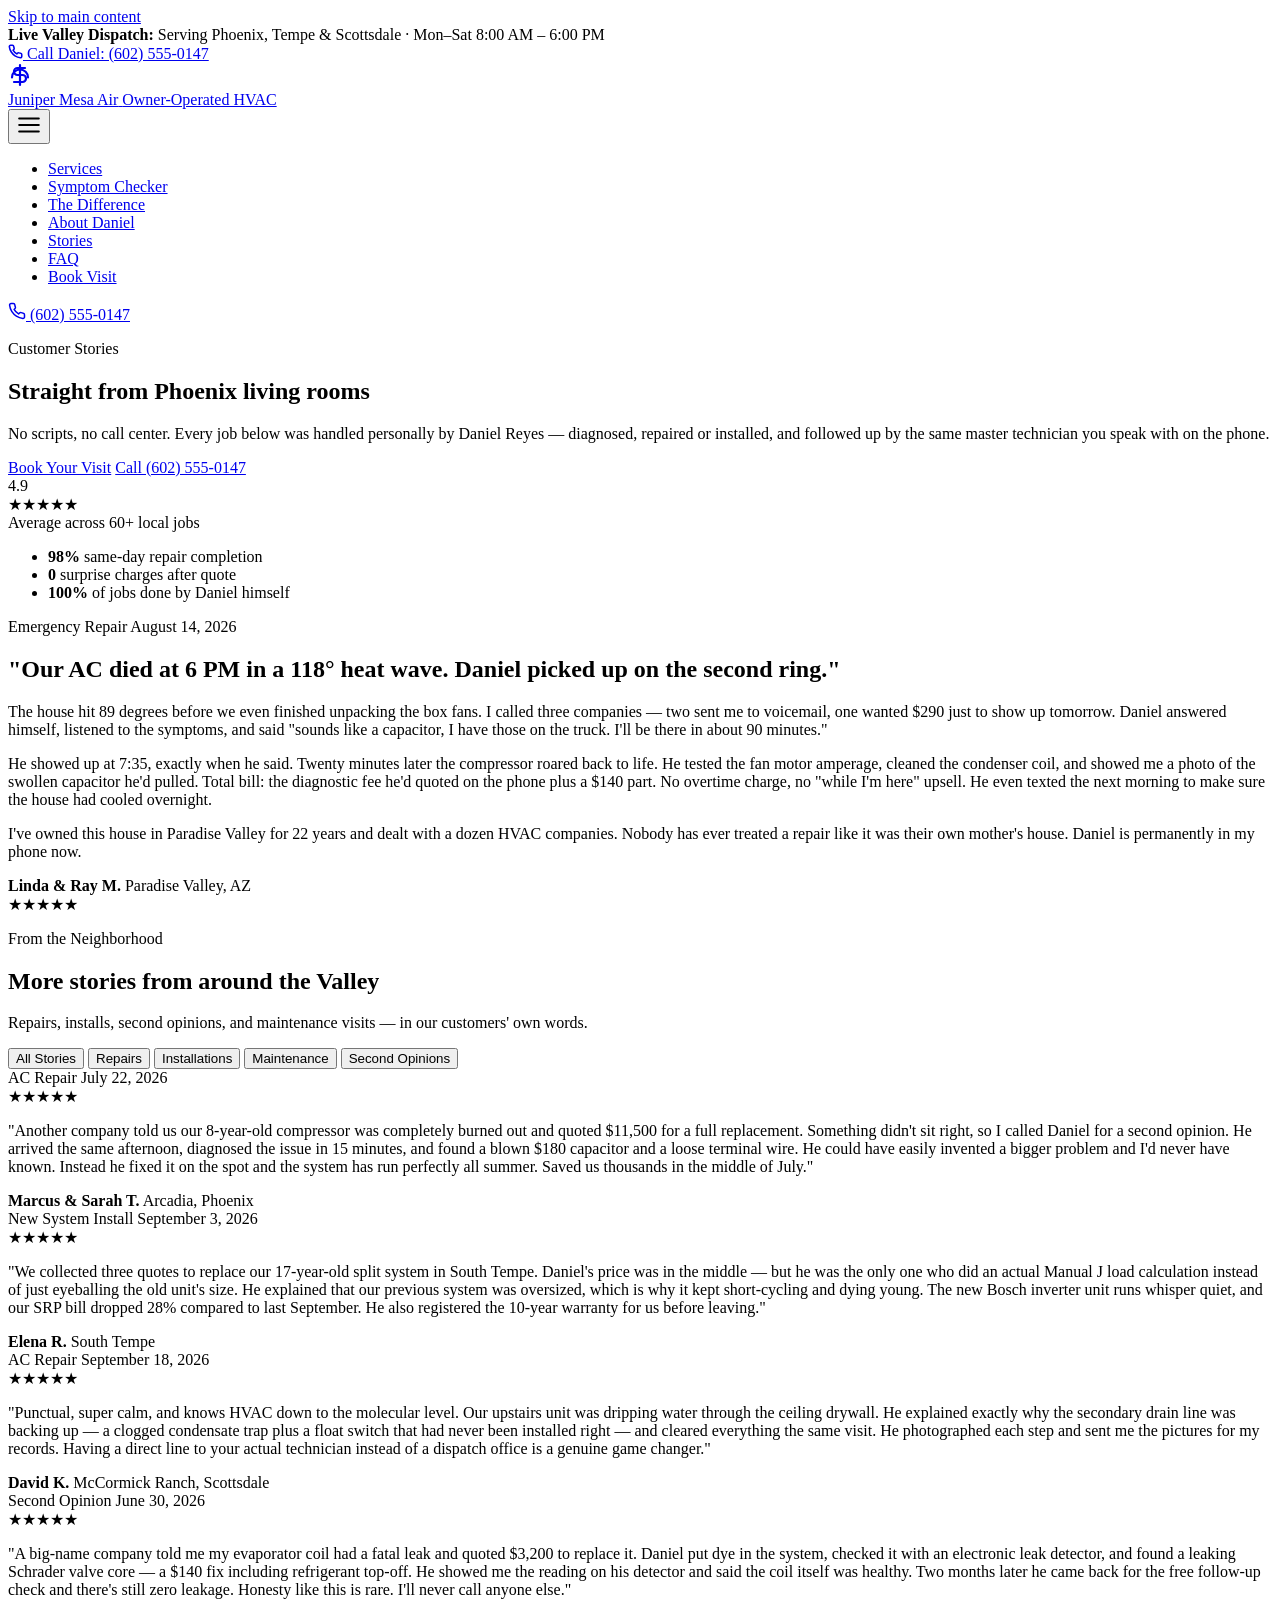
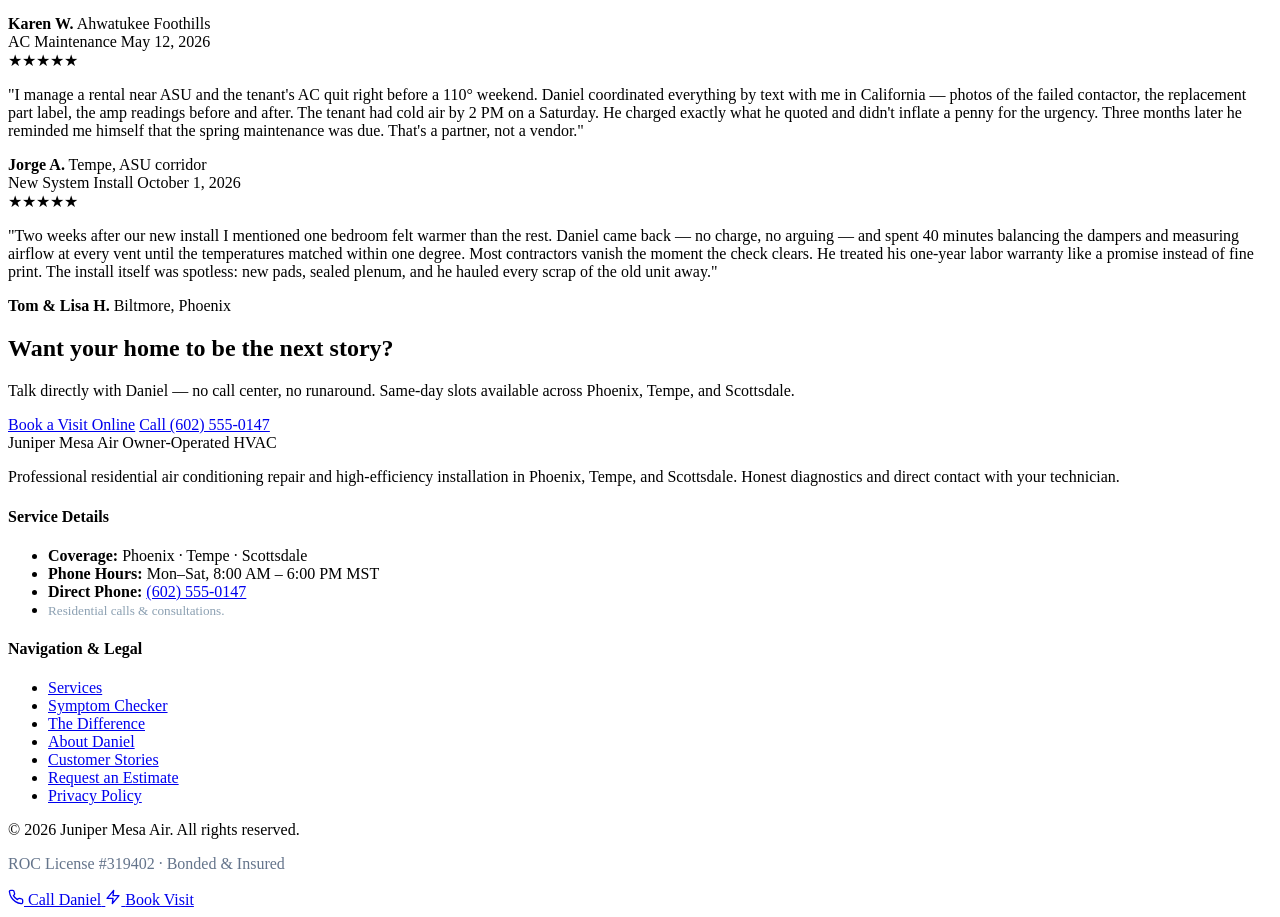
==== reviews.html @ a046d6db "Update reviews.html" ====
<!DOCTYPE html>
<html lang="en-US">
<head>
  <meta charset="UTF-8">
  <meta name="viewport" content="width=device-width, initial-scale=1.0">
  <title>Customer Stories &amp; Reviews | Juniper Mesa Air — Phoenix, AZ</title>
  <meta name="description" content="Real feedback from homeowners across Phoenix, Tempe, and Scottsdale about master technician Daniel Reyes — honest AC diagnostics, same-day repairs, and high-efficiency installations.">
  <link rel="stylesheet" href="assets/styles.css">
</head>
<body>
  <!-- Accessibility Skip Link -->
  <a href="#mainContent" class="skip-link">Skip to main content</a>

  <!-- Top Announcement Bar -->
  <aside class="top-bar" aria-label="Current Dispatch Status">
    <div class="container top-bar-content">
      <div class="top-bar-notice">
        <span class="pulse-dot" aria-hidden="true"></span>
        <span><strong>Live Valley Dispatch:</strong> Serving Phoenix, Tempe &amp; Scottsdale &middot; Mon–Sat 8:00 AM – 6:00 PM</span>
      </div>
      <a href="tel:6025550147" class="top-bar-phone" aria-label="Direct Phone (602) 555-0147">
        <svg width="15" height="15" viewBox="0 0 24 24" fill="none" stroke="currentColor" stroke-width="2.5" stroke-linecap="round" stroke-linejoin="round" aria-hidden="true"><path d="M22 16.92v3a2 2 0 0 1-2.18 2 19.79 19.79 0 0 1-8.63-3.07 19.5 19.5 0 0 1-6-6 19.79 19.79 0 0 1-3.07-8.67A2 2 0 0 1 4.11 2h3a2 2 0 0 1 2 1.72 12.84 12.84 0 0 0 .7 2.81 2 2 0 0 1-.45 2.11L8.09 9.91a16 16 0 0 0 6 6l1.27-1.27a2 2 0 0 1 2.11-.45 12.84 12.84 0 0 0 2.81.7A2 2 0 0 1 22 16.92z"></path></svg>
        <span>Call Daniel: (602) 555-0147</span>
      </a>
    </div>
  </aside>

  <!-- Site Header -->
  <header class="site-header">
    <div class="container nav-wrapper">
      <a href="index.html" class="brand" aria-label="Juniper Mesa Air home">
        <div class="brand-icon-box" aria-hidden="true">
          <svg width="24" height="24" viewBox="0 0 24 24" fill="none" stroke="currentColor" stroke-width="2.2" stroke-linecap="round" stroke-linejoin="round"><path d="M12 2v20M17 5H9.5a3.5 3.5 0 0 0 0 7h5a3.5 3.5 0 0 1 0 7H6"></path><path d="M4 14.5a8 8 0 0 1 16 0"></path></svg>
        </div>
        <div class="brand-text">
          <span class="brand-name">Juniper Mesa Air</span>
          <span class="brand-sub">Owner-Operated HVAC</span>
        </div>
      </a>

      <nav class="main-nav" aria-label="Main Navigation">
        <button class="nav-toggle" id="navToggle" aria-expanded="false" aria-controls="navLinks" aria-label="Toggle navigation menu">
          <svg width="26" height="26" viewBox="0 0 24 24" fill="none" stroke="currentColor" stroke-width="2" stroke-linecap="round" stroke-linejoin="round" aria-hidden="true"><line x1="3" y1="12" x2="21" y2="12"></line><line x1="3" y1="6" x2="21" y2="6"></line><line x1="3" y1="18" x2="21" y2="18"></line></svg>
        </button>

        <ul class="nav-links" id="navLinks">
          <li><a href="index.html#services" class="nav-link">Services</a></li>
          <li><a href="index.html#symptoms" class="nav-link">Symptom Checker</a></li>
          <li><a href="index.html#difference" class="nav-link">The Difference</a></li>
          <li><a href="index.html#about" class="nav-link">About Daniel</a></li>
          <li><a href="reviews.html" class="nav-link" aria-current="page">Stories</a></li>
          <li><a href="index.html#faq" class="nav-link">FAQ</a></li>
          <li><a href="index.html#estimate" class="btn btn-primary">Book Visit</a></li>
        </ul>

        <div class="header-cta-group">
          <a href="tel:6025550147" class="header-phone-link" aria-label="Call Daniel Direct">
            <svg width="18" height="18" viewBox="0 0 24 24" fill="none" stroke="currentColor" stroke-width="2" stroke-linecap="round" stroke-linejoin="round" aria-hidden="true"><path d="M22 16.92v3a2 2 0 0 1-2.18 2 19.79 19.79 0 0 1-8.63-3.07 19.5 19.5 0 0 1-6-6 19.79 19.79 0 0 1-3.07-8.67A2 2 0 0 1 4.11 2h3a2 2 0 0 1 2 1.72 12.84 12.84 0 0 0 .7 2.81 2 2 0 0 1-.45 2.11L8.09 9.91a16 16 0 0 0 6 6l1.27-1.27a2 2 0 0 1 2.11-.45 12.84 12.84 0 0 0 2.81.7A2 2 0 0 1 22 16.92z"></path></svg>
            <span>(602) 555-0147</span>
          </a>
        </div>
      </nav>
    </div>
  </header>

  <main id="mainContent">
    <!-- Stories Page Hero -->
    <section class="stories-hero">
      <div class="container stories-hero-grid">
        <div class="stories-hero-text">
          <p class="section-eyebrow">Customer Stories</p>
          <h1 class="stories-hero-title">Straight from Phoenix living rooms</h1>
          <p class="stories-hero-sub">
            No scripts, no call center. Every job below was handled personally by Daniel Reyes —
            diagnosed, repaired or installed, and followed up by the same master technician you speak with on the phone.
          </p>
          <div class="stories-hero-actions">
            <a href="index.html#estimate" class="btn btn-primary">Book Your Visit</a>
            <a href="tel:6025550147" class="btn btn-outline">Call (602) 555-0147</a>
          </div>
        </div>

        <div class="stories-rating-card" aria-label="Customer rating summary">
          <div class="stories-rating-score">
            <span class="stories-rating-number">4.9</span>
            <div>
              <div class="review-stars" aria-label="4.9 out of 5 stars">★★★★★</div>
              <span class="stories-rating-label">Average across 60+ local jobs</span>
            </div>
          </div>
          <ul class="stories-rating-list">
            <li><strong>98%</strong> same-day repair completion</li>
            <li><strong>0</strong> surprise charges after quote</li>
            <li><strong>100%</strong> of jobs done by Daniel himself</li>
          </ul>
        </div>
      </div>
    </section>

    <!-- Featured Story -->
    <section class="section section-alt">
      <div class="container">
        <article class="story-featured">
          <div class="story-featured-meta">
            <span class="review-badge">Emergency Repair</span>
            <span class="story-date">August 14, 2026</span>
          </div>
          <h2 class="story-featured-title">"Our AC died at 6 PM in a 118° heat wave. Daniel picked up on the second ring."</h2>
          <div class="story-body">
            <p>
              The house hit 89 degrees before we even finished unpacking the box fans. I called three companies — two sent me to voicemail, one wanted $290 just to show up tomorrow. Daniel answered himself, listened to the symptoms, and said "sounds like a capacitor, I have those on the truck. I'll be there in about 90 minutes."
            </p>
            <p>
              He showed up at 7:35, exactly when he said. Twenty minutes later the compressor roared back to life. He tested the fan motor amperage, cleaned the condenser coil, and showed me a photo of the swollen capacitor he'd pulled. Total bill: the diagnostic fee he'd quoted on the phone plus a $140 part. No overtime charge, no "while I'm here" upsell. He even texted the next morning to make sure the house had cooled overnight.
            </p>
            <p>
              I've owned this house in Paradise Valley for 22 years and dealt with a dozen HVAC companies. Nobody has ever treated a repair like it was their own mother's house. Daniel is permanently in my phone now.
            </p>
          </div>
          <div class="story-featured-footer">
            <div class="review-author-info">
              <strong>Linda &amp; Ray M.</strong>
              <span>Paradise Valley, AZ</span>
            </div>
            <div class="review-stars" aria-label="5 out of 5 stars">★★★★★</div>
          </div>
        </article>
      </div>
    </section>

    <!-- Story Index -->
    <section class="section" id="stories">
      <div class="container">
        <div class="section-header">
          <p class="section-eyebrow">From the Neighborhood</p>
          <h2 class="section-title">More stories from around the Valley</h2>
          <p class="section-subtitle">Repairs, installs, second opinions, and maintenance visits — in our customers' own words.</p>
        </div>

        <div class="stories-filter" role="group" aria-label="Filter stories by service type">
          <button type="button" class="filter-chip is-active" data-filter="all">All Stories</button>
          <button type="button" class="filter-chip" data-filter="repair">Repairs</button>
          <button type="button" class="filter-chip" data-filter="install">Installations</button>
          <button type="button" class="filter-chip" data-filter="maintenance">Maintenance</button>
          <button type="button" class="filter-chip" data-filter="opinion">Second Opinions</button>
        </div>

        <div class="stories-grid" id="storiesGrid">
          <article class="story-card" data-category="repair">
            <div class="story-card-top">
              <span class="review-badge">AC Repair</span>
              <span class="story-date">July 22, 2026</span>
            </div>
            <div class="review-stars" aria-label="5 out of 5 stars">★★★★★</div>
            <p class="story-text">
              "Another company told us our 8-year-old compressor was completely burned out and quoted $11,500 for a full replacement. Something didn't sit right, so I called Daniel for a second opinion. He arrived the same afternoon, diagnosed the issue in 15 minutes, and found a blown $180 capacitor and a loose terminal wire. He could have easily invented a bigger problem and I'd never have known. Instead he fixed it on the spot and the system has run perfectly all summer. Saved us thousands in the middle of July."
            </p>
            <div class="story-card-footer">
              <div class="review-author-info">
                <strong>Marcus &amp; Sarah T.</strong>
                <span>Arcadia, Phoenix</span>
              </div>
            </div>
          </article>

          <article class="story-card" data-category="install">
            <div class="story-card-top">
              <span class="review-badge">New System Install</span>
              <span class="story-date">September 3, 2026</span>
            </div>
            <div class="review-stars" aria-label="5 out of 5 stars">★★★★★</div>
            <p class="story-text">
              "We collected three quotes to replace our 17-year-old split system in South Tempe. Daniel's price was in the middle — but he was the only one who did an actual Manual J load calculation instead of just eyeballing the old unit's size. He explained that our previous system was oversized, which is why it kept short-cycling and dying young. The new Bosch inverter unit runs whisper quiet, and our SRP bill dropped 28% compared to last September. He also registered the 10-year warranty for us before leaving."
            </p>
            <div class="story-card-footer">
              <div class="review-author-info">
                <strong>Elena R.</strong>
                <span>South Tempe</span>
              </div>
            </div>
          </article>

          <article class="story-card" data-category="repair">
            <div class="story-card-top">
              <span class="review-badge">AC Repair</span>
              <span class="story-date">September 18, 2026</span>
            </div>
            <div class="review-stars" aria-label="5 out of 5 stars">★★★★★</div>
            <p class="story-text">
              "Punctual, super calm, and knows HVAC down to the molecular level. Our upstairs unit was dripping water through the ceiling drywall. He explained exactly why the secondary drain line was backing up — a clogged condensate trap plus a float switch that had never been installed right — and cleared everything the same visit. He photographed each step and sent me the pictures for my records. Having a direct line to your actual technician instead of a dispatch office is a genuine game changer."
            </p>
            <div class="story-card-footer">
              <div class="review-author-info">
                <strong>David K.</strong>
                <span>McCormick Ranch, Scottsdale</span>
              </div>
            </div>
          </article>

          <article class="story-card" data-category="opinion">
            <div class="story-card-top">
              <span class="review-badge">Second Opinion</span>
              <span class="story-date">June 30, 2026</span>
            </div>
            <div class="review-stars" aria-label="5 out of 5 stars">★★★★★</div>
            <p class="story-text">
              "A big-name company told me my evaporator coil had a fatal leak and quoted $3,200 to replace it. Daniel put dye in the system, checked it with an electronic leak detector, and found a leaking Schrader valve core — a $140 fix including refrigerant top-off. He showed me the reading on his detector and said the coil itself was healthy. Two months later he came back for the free follow-up check and there's still zero leakage. Honesty like this is rare. I'll never call anyone else."
            </p>
            <div class="story-card-footer">
              <div class="review-author-info">
                <strong>Karen W.</strong>
                <span>Ahwatukee Foothills</span>
              </div>
            </div>
          </article>

          <article class="story-card" data-category="maintenance">
            <div class="story-card-top">
              <span class="review-badge">AC Maintenance</span>
              <span class="story-date">May 12, 2026</span>
            </div>
            <div class="review-stars" aria-label="5 out of 5 stars">★★★★★</div>
            <p class="story-text">
              "I manage a rental near ASU and the tenant's AC quit right before a 110° weekend. Daniel coordinated everything by text with me in California — photos of the failed contactor, the replacement part label, the amp readings before and after. The tenant had cold air by 2 PM on a Saturday. He charged exactly what he quoted and didn't inflate a penny for the urgency. Three months later he reminded me himself that the spring maintenance was due. That's a partner, not a vendor."
            </p>
            <div class="story-card-footer">
              <div class="review-author-info">
                <strong>Jorge A.</strong>
                <span>Tempe, ASU corridor</span>
              </div>
            </div>
          </article>

          <article class="story-card" data-category="install">
            <div class="story-card-top">
              <span class="review-badge">New System Install</span>
              <span class="story-date">October 1, 2026</span>
            </div>
            <div class="review-stars" aria-label="5 out of 5 stars">★★★★★</div>
            <p class="story-text">
              "Two weeks after our new install I mentioned one bedroom felt warmer than the rest. Daniel came back — no charge, no arguing — and spent 40 minutes balancing the dampers and measuring airflow at every vent until the temperatures matched within one degree. Most contractors vanish the moment the check clears. He treated his one-year labor warranty like a promise instead of fine print. The install itself was spotless: new pads, sealed plenum, and he hauled every scrap of the old unit away."
            </p>
            <div class="story-card-footer">
              <div class="review-author-info">
                <strong>Tom &amp; Lisa H.</strong>
                <span>Biltmore, Phoenix</span>
              </div>
            </div>
          </article>
        </div>

        <p class="stories-empty" id="storiesEmpty" hidden>No stories in this category yet — check back soon.</p>
      </div>
    </section>

    <!-- CTA Banner -->
    <section class="section section-alt">
      <div class="container">
        <div class="stories-cta">
          <div>
            <h2 class="stories-cta-title">Want your home to be the next story?</h2>
            <p class="stories-cta-sub">Talk directly with Daniel — no call center, no runaround. Same-day slots available across Phoenix, Tempe, and Scottsdale.</p>
          </div>
          <div class="stories-cta-actions">
            <a href="index.html#estimate" class="btn btn-primary">Book a Visit Online</a>
            <a href="tel:6025550147" class="btn btn-secondary">Call (602) 555-0147</a>
          </div>
        </div>
      </div>
    </section>
  </main>

  <!-- Site Footer -->
  <footer class="site-footer">
    <div class="container footer-grid">
      <div class="footer-brand">
        <span class="brand-name">Juniper Mesa Air</span>
        <span class="brand-sub">Owner-Operated HVAC</span>
        <p class="footer-desc">
          Professional residential air conditioning repair and high-efficiency installation in Phoenix, Tempe, and Scottsdale. Honest diagnostics and direct contact with your technician.
        </p>
      </div>

      <div>
        <h4 class="footer-title">Service Details</h4>
        <ul class="footer-list">
          <li><strong>Coverage:</strong> Phoenix &middot; Tempe &middot; Scottsdale</li>
          <li><strong>Phone Hours:</strong> Mon–Sat, 8:00 AM – 6:00 PM MST</li>
          <li><strong>Direct Phone:</strong> <a href="tel:6025550147" class="footer-phone-link">(602) 555-0147</a></li>
          <li><span style="font-size: 0.825rem; color: #8CA0B2;">Residential calls &amp; consultations.</span></li>
        </ul>
      </div>

      <div>
        <h4 class="footer-title">Navigation &amp; Legal</h4>
        <ul class="footer-list">
          <li><a href="index.html#services">Services</a></li>
          <li><a href="index.html#symptoms">Symptom Checker</a></li>
          <li><a href="index.html#difference">The Difference</a></li>
          <li><a href="index.html#about">About Daniel</a></li>
          <li><a href="reviews.html">Customer Stories</a></li>
          <li><a href="index.html#estimate">Request an Estimate</a></li>
          <li><a href="privacy.html">Privacy Policy</a></li>
        </ul>
      </div>
    </div>

    <div class="container footer-bottom">
      <p>&copy; 2026 Juniper Mesa Air. All rights reserved.</p>
      <p style="color: #64748B;">ROC License #319402 &middot; Bonded &amp; Insured</p>
    </div>
  </footer>

  <!-- Mobile Sticky Action Bar (visible on small viewports) -->
  <aside class="mobile-sticky-bar" aria-label="Quick Mobile Actions">
    <div class="mobile-sticky-content">
      <a href="tel:6025550147" class="btn btn-secondary">
        <svg width="16" height="16" viewBox="0 0 24 24" fill="none" stroke="currentColor" stroke-width="2" stroke-linecap="round" stroke-linejoin="round" aria-hidden="true"><path d="M22 16.92v3a2 2 0 0 1-2.18 2 19.79 19.79 0 0 1-8.63-3.07 19.5 19.5 0 0 1-6-6 19.79 19.79 0 0 1-3.07-8.67A2 2 0 0 1 4.11 2h3a2 2 0 0 1 2 1.72 12.84 12.84 0 0 0 .7 2.81 2 2 0 0 1-.45 2.11L8.09 9.91a16 16 0 0 0 6 6l1.27-1.27a2 2 0 0 1 2.11-.45 12.84 12.84 0 0 0 2.81.7A2 2 0 0 1 22 16.92z"></path></svg>
        <span>Call Daniel</span>
      </a>
      <a href="index.html#estimate" class="btn btn-primary">
        <svg width="16" height="16" viewBox="0 0 24 24" fill="none" stroke="currentColor" stroke-width="2" stroke-linecap="round" stroke-linejoin="round" aria-hidden="true"><polygon points="13 2 3 14 12 14 11 22 21 10 12 10 13 2"></polygon></svg>
        <span>Book Visit</span>
      </a>
    </div>
  </aside>

  <script src="assets/app.js"></script>
  <script>
    // Story category filter
    (function () {
      var chips = document.querySelectorAll('.filter-chip');
      var cards = document.querySelectorAll('.story-card');
      var emptyMsg = document.getElementById('storiesEmpty');

      chips.forEach(function (chip) {
        chip.addEventListener('click', function () {
          chips.forEach(function (c) { c.classList.remove('is-active'); });
          chip.classList.add('is-active');
          var filter = chip.getAttribute('data-filter');
          var visible = 0;

          cards.forEach(function (card) {
            var show = filter === 'all' || card.getAttribute('data-category') === filter;
            card.style.display = show ? '' : 'none';
            if (show) visible++;
          });

          if (emptyMsg) emptyMsg.hidden = visible > 0;
        });
      });
    })();
  </script>
</body>
</html>
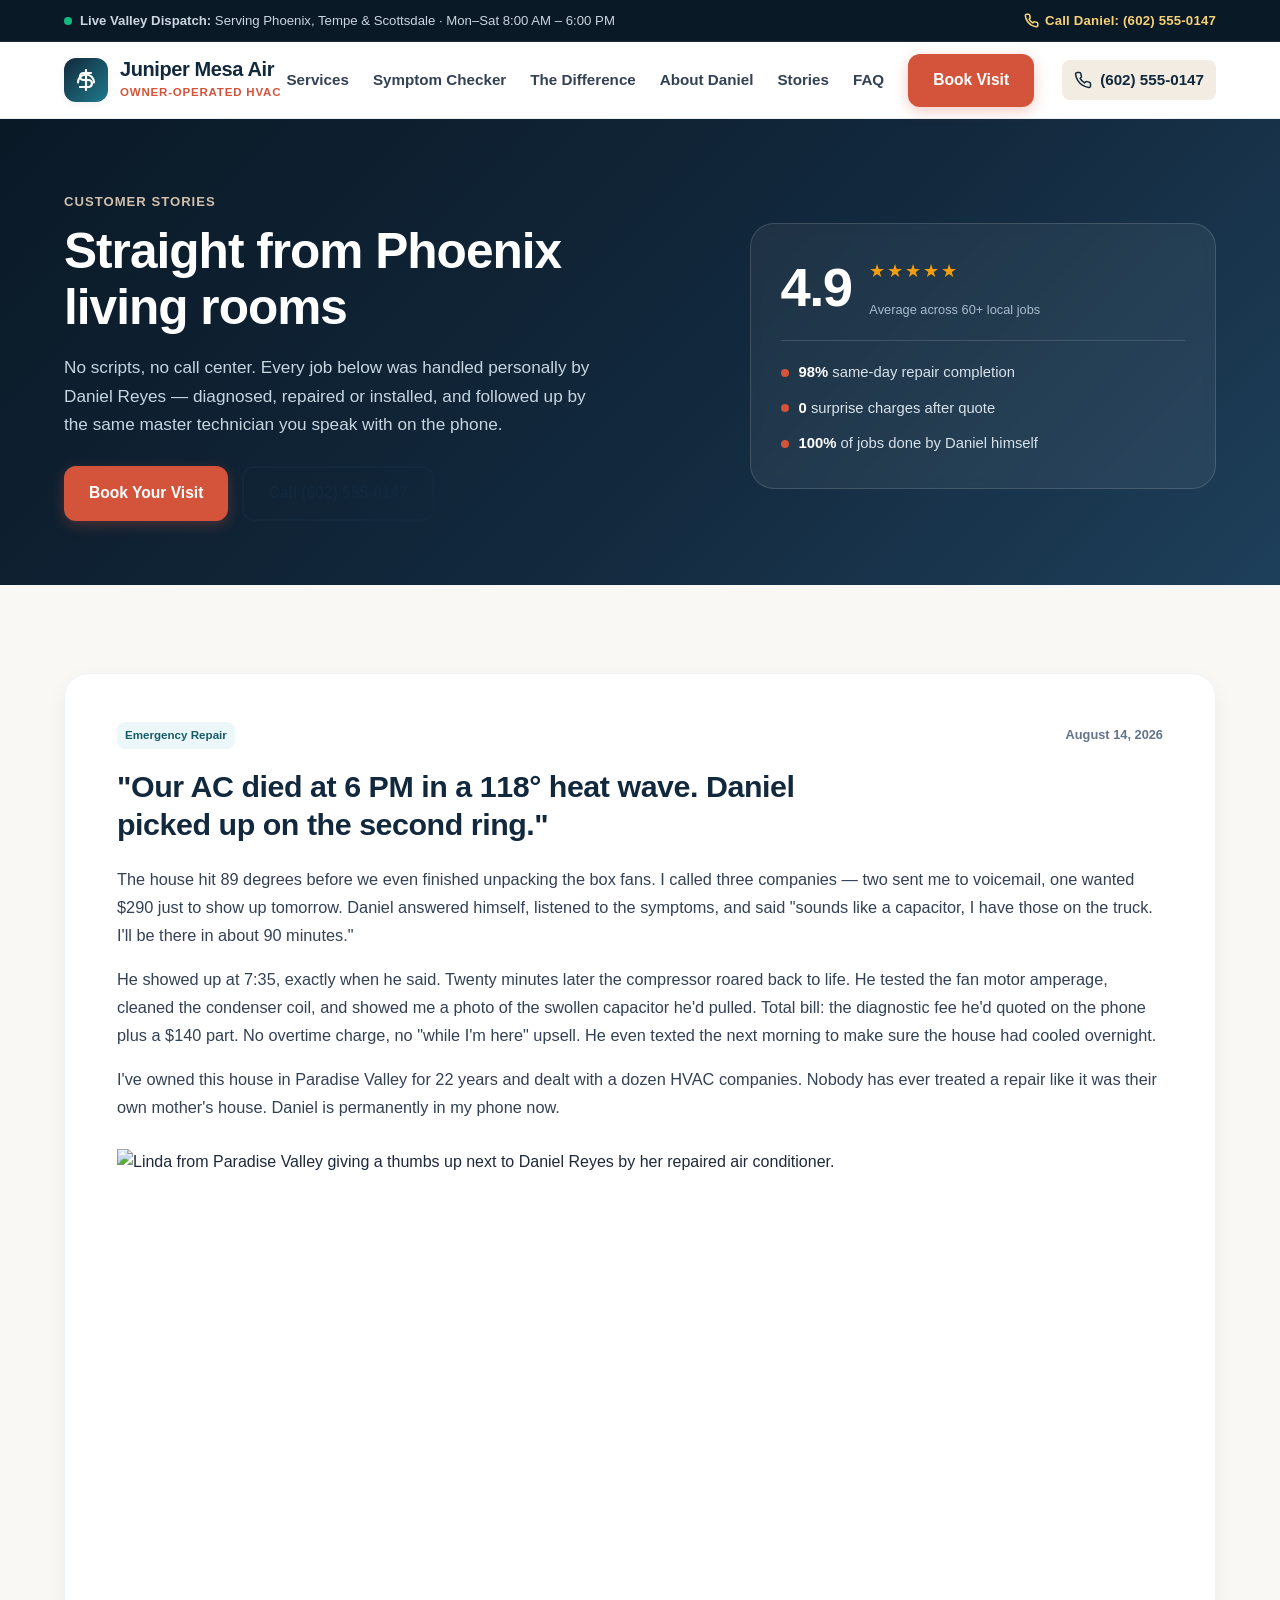
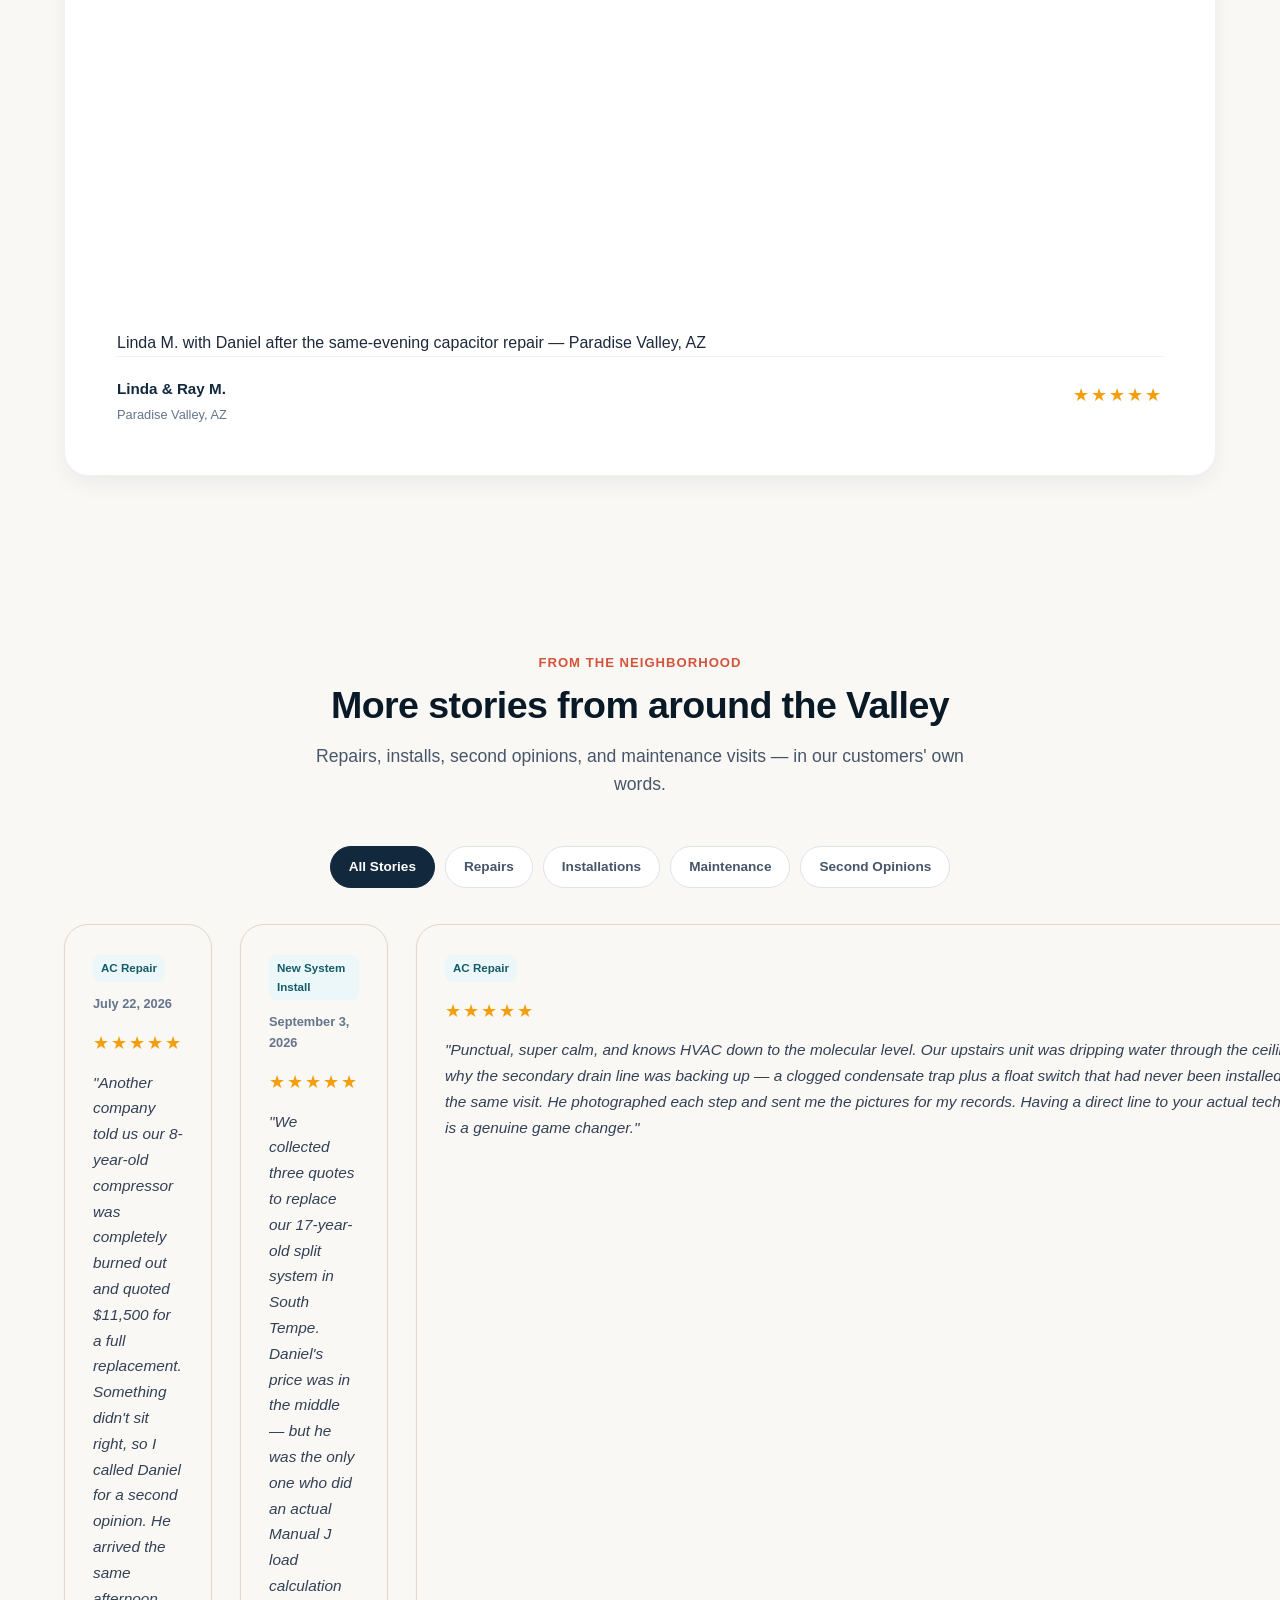
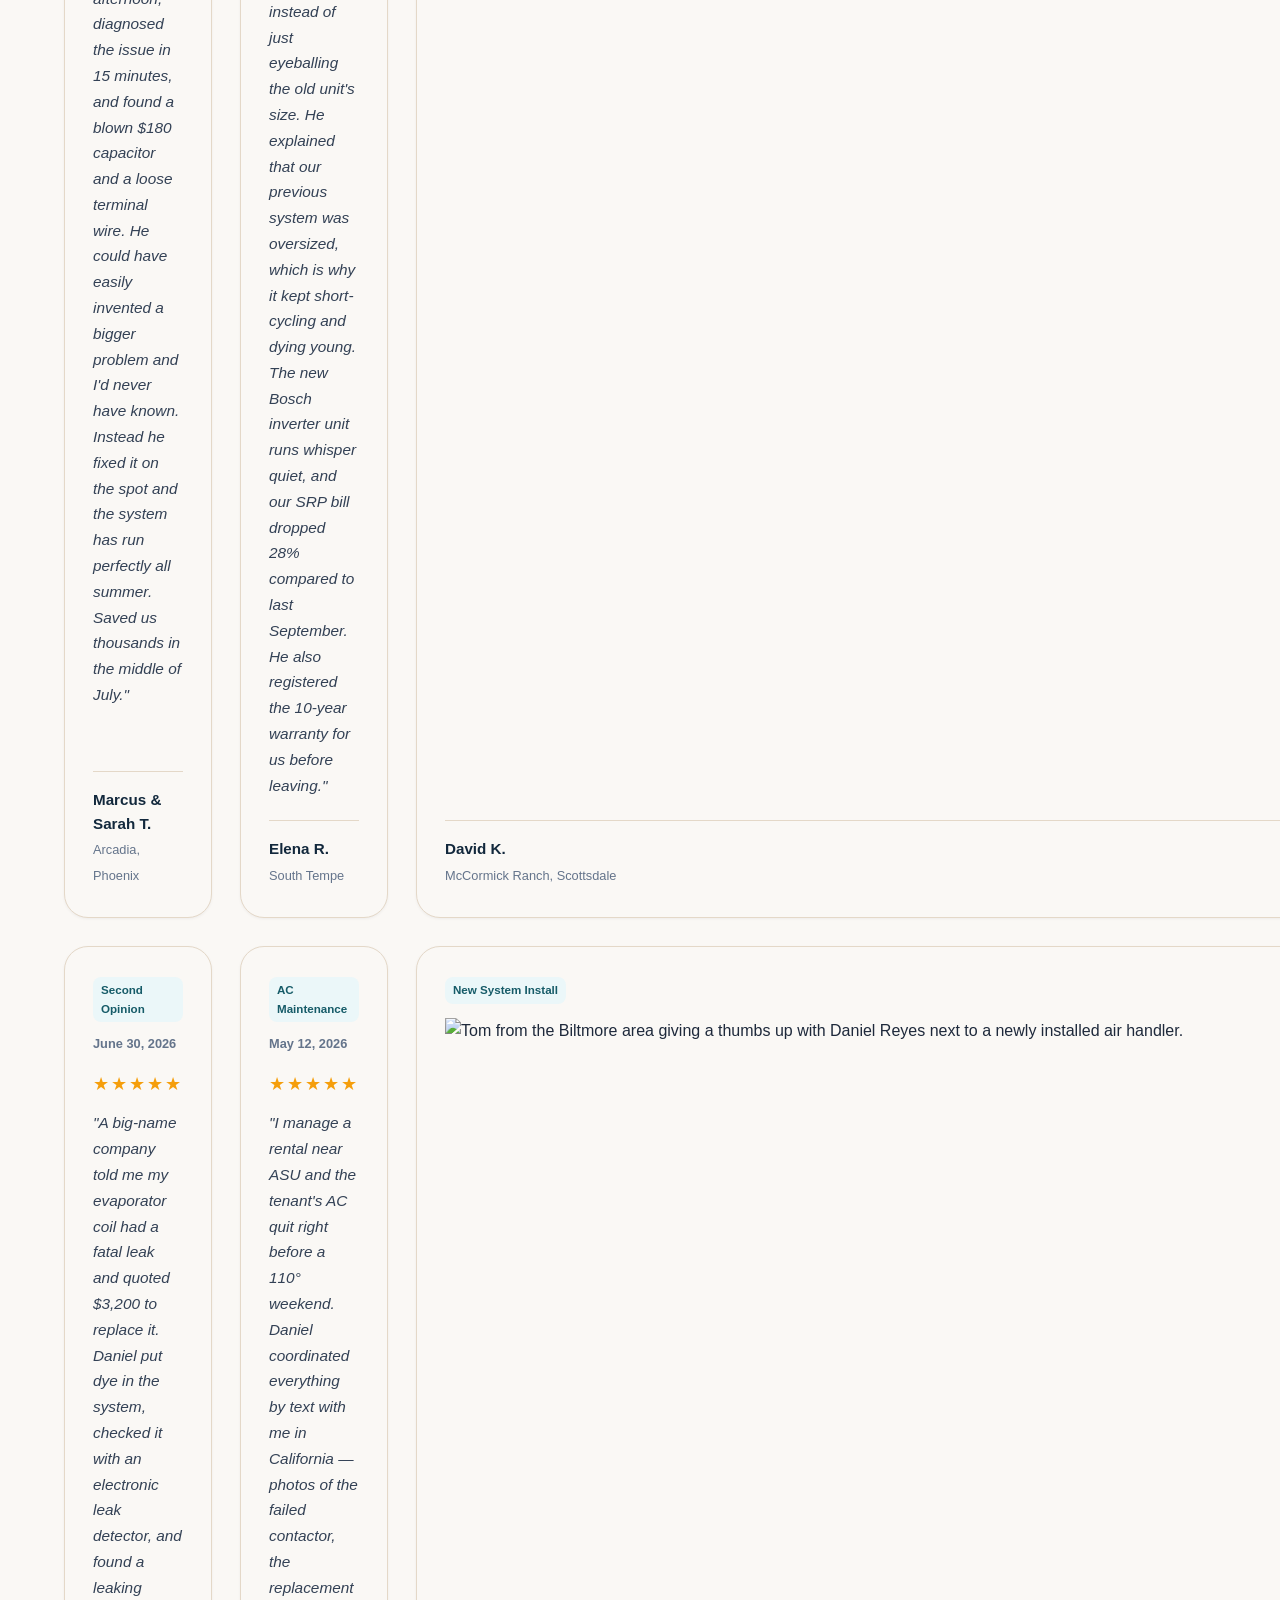
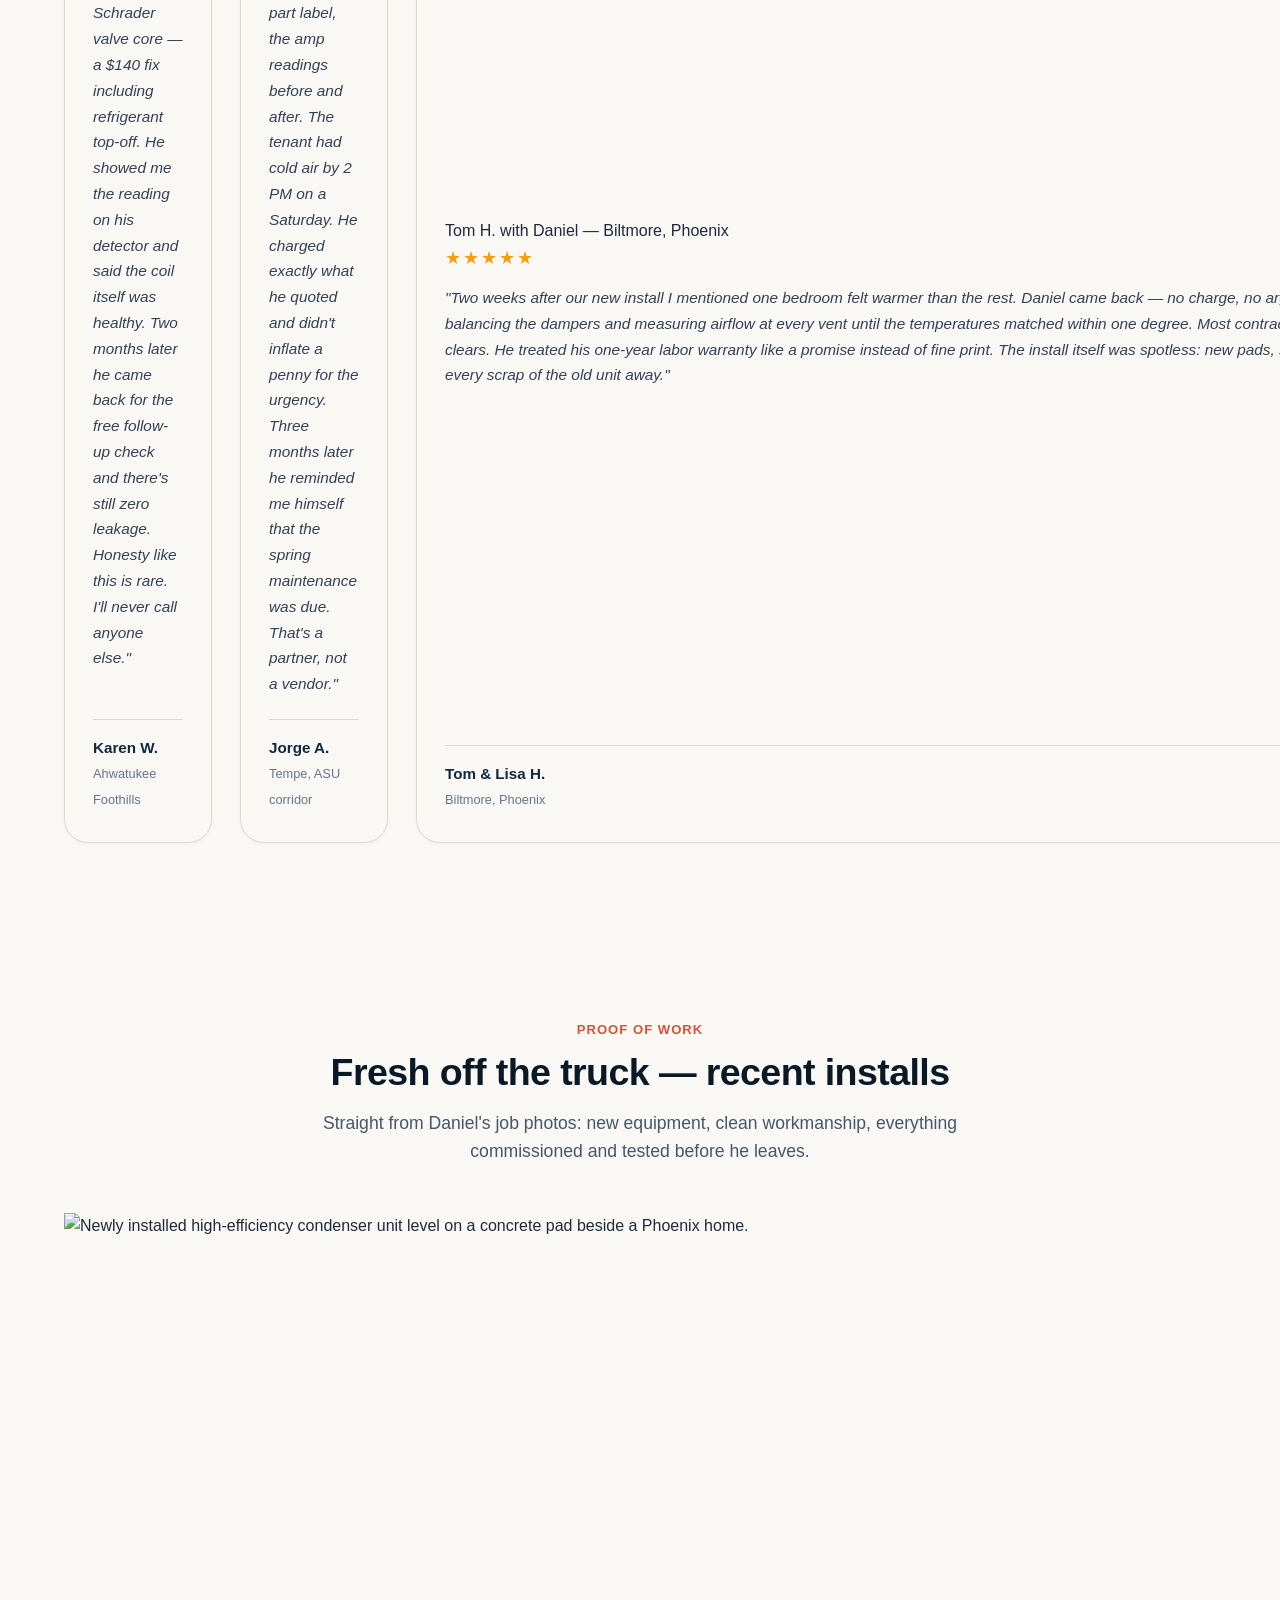
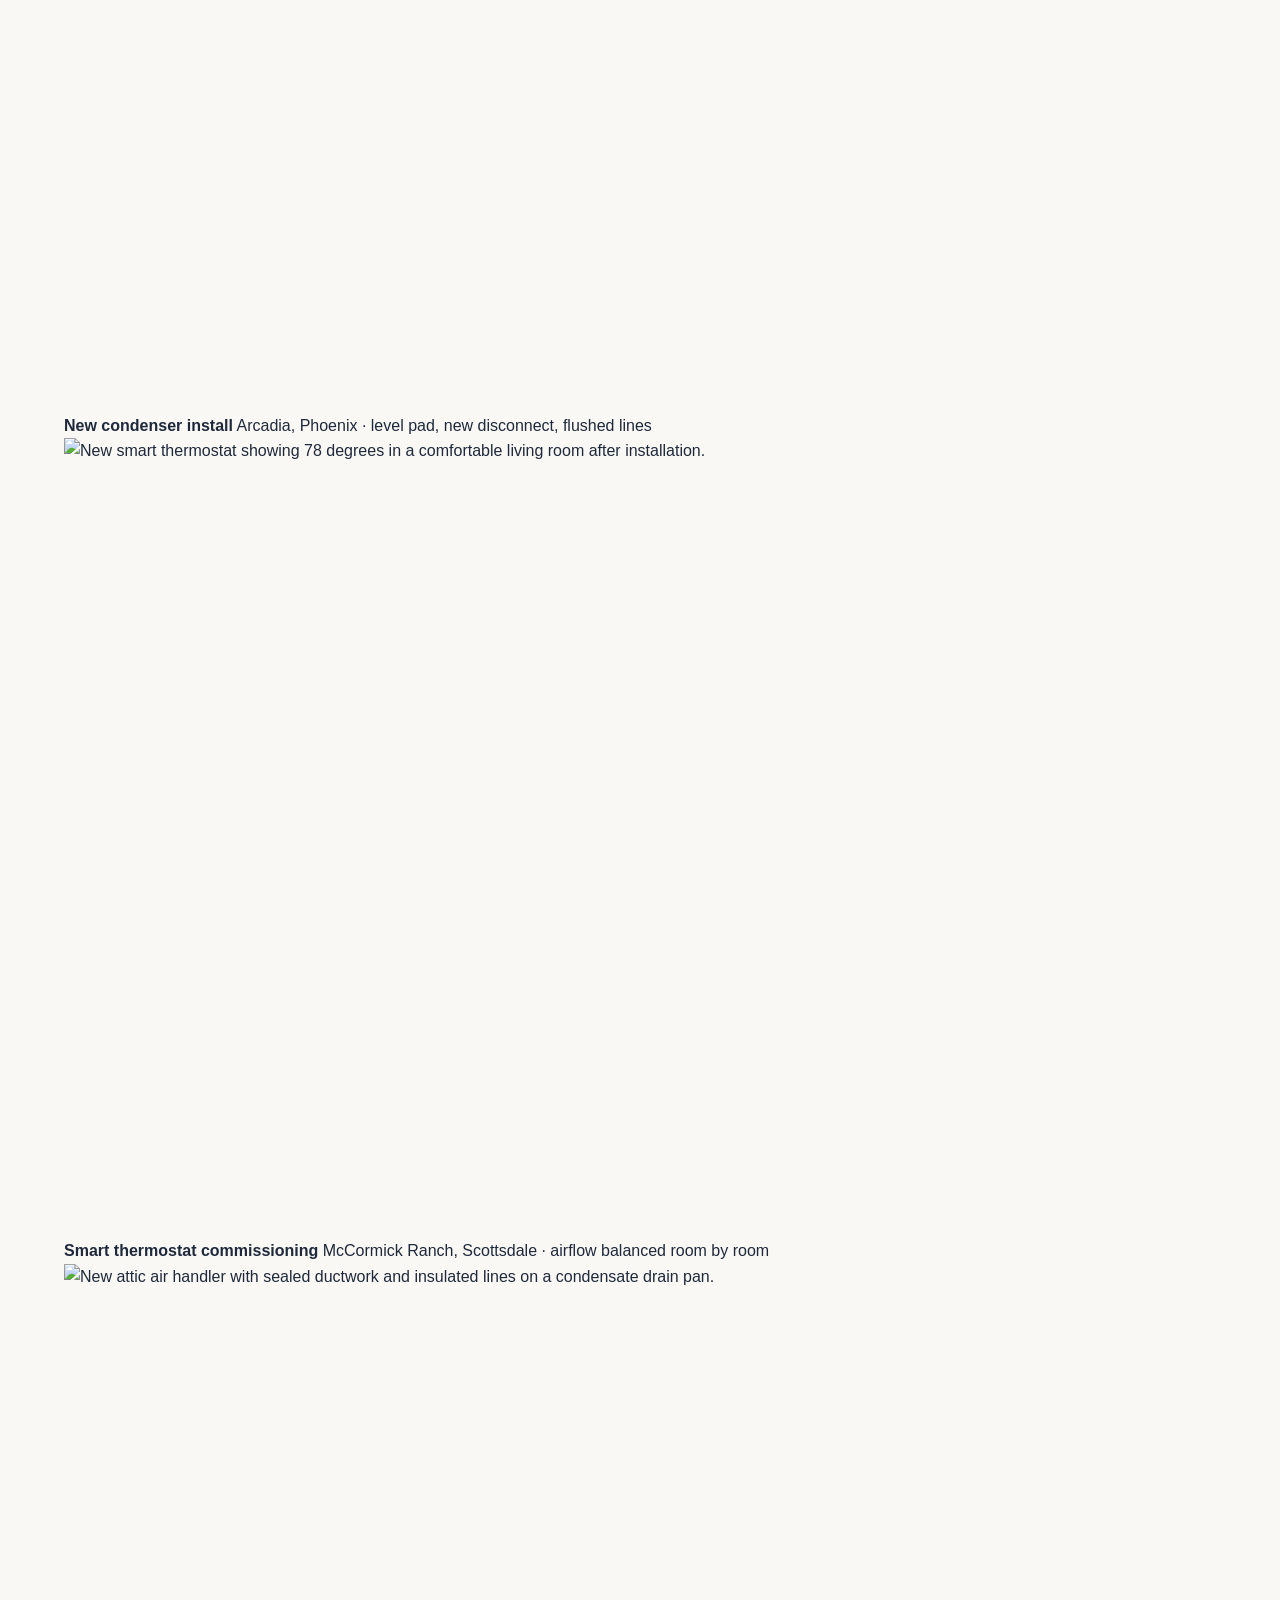
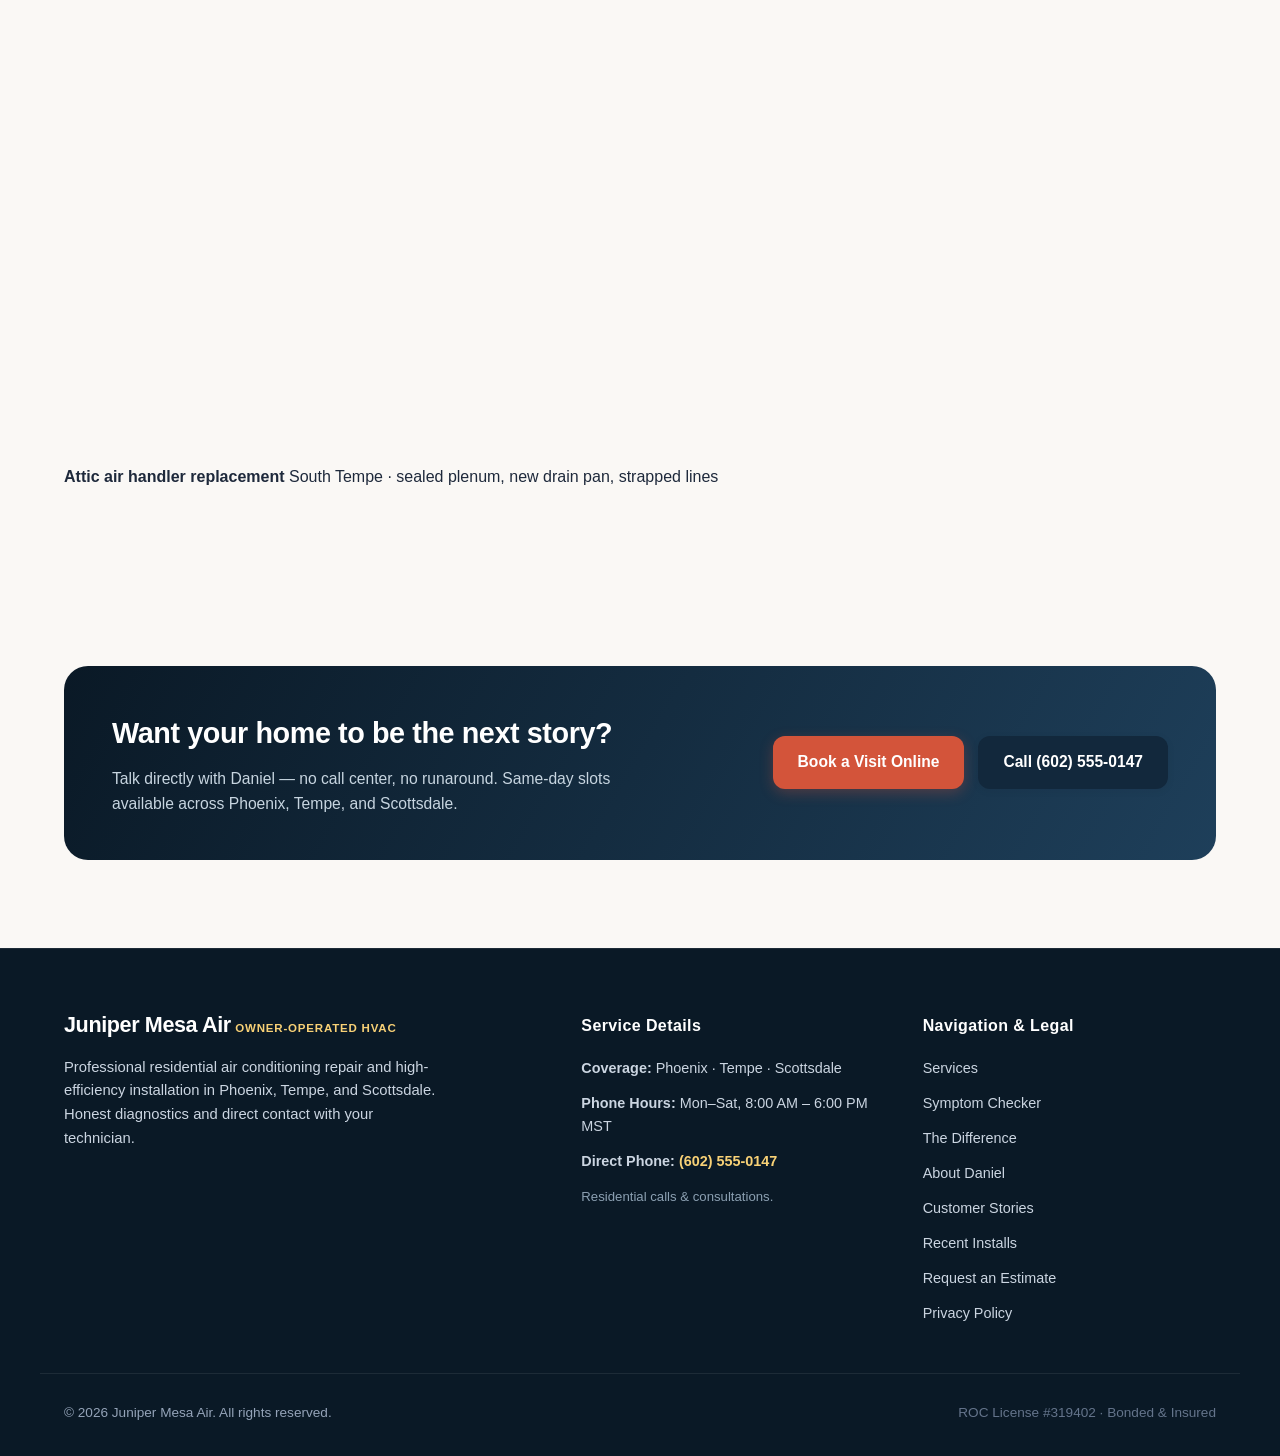
==== commit 59585ca9: "Update reviews.html" ====
--- a/reviews.html
+++ b/reviews.html
@@ -105,17 +105,25 @@
             <span class="review-badge">Emergency Repair</span>
             <span class="story-date">August 14, 2026</span>
           </div>
-          <h2 class="story-featured-title">"Our AC died at 6 PM in a 118° heat wave. Daniel picked up on the second ring."</h2>
-          <div class="story-body">
-            <p>
-              The house hit 89 degrees before we even finished unpacking the box fans. I called three companies — two sent me to voicemail, one wanted $290 just to show up tomorrow. Daniel answered himself, listened to the symptoms, and said "sounds like a capacitor, I have those on the truck. I'll be there in about 90 minutes."
-            </p>
-            <p>
-              He showed up at 7:35, exactly when he said. Twenty minutes later the compressor roared back to life. He tested the fan motor amperage, cleaned the condenser coil, and showed me a photo of the swollen capacitor he'd pulled. Total bill: the diagnostic fee he'd quoted on the phone plus a $140 part. No overtime charge, no "while I'm here" upsell. He even texted the next morning to make sure the house had cooled overnight.
-            </p>
-            <p>
-              I've owned this house in Paradise Valley for 22 years and dealt with a dozen HVAC companies. Nobody has ever treated a repair like it was their own mother's house. Daniel is permanently in my phone now.
-            </p>
+          <div class="story-featured-grid">
+            <div class="story-featured-body">
+              <h2 class="story-featured-title">"Our AC died at 6 PM in a 118° heat wave. Daniel picked up on the second ring."</h2>
+              <div class="story-body">
+                <p>
+                  The house hit 89 degrees before we even finished unpacking the box fans. I called three companies — two sent me to voicemail, one wanted $290 just to show up tomorrow. Daniel answered himself, listened to the symptoms, and said "sounds like a capacitor, I have those on the truck. I'll be there in about 90 minutes."
+                </p>
+                <p>
+                  He showed up at 7:35, exactly when he said. Twenty minutes later the compressor roared back to life. He tested the fan motor amperage, cleaned the condenser coil, and showed me a photo of the swollen capacitor he'd pulled. Total bill: the diagnostic fee he'd quoted on the phone plus a $140 part. No overtime charge, no "while I'm here" upsell. He even texted the next morning to make sure the house had cooled overnight.
+                </p>
+                <p>
+                  I've owned this house in Paradise Valley for 22 years and dealt with a dozen HVAC companies. Nobody has ever treated a repair like it was their own mother's house. Daniel is permanently in my phone now.
+                </p>
+              </div>
+            </div>
+            <figure class="story-featured-media">
+              <img src="assets/images/client-woman-daniel.webp" alt="Linda from Paradise Valley giving a thumbs up next to Daniel Reyes by her repaired air conditioner." width="1071" height="800">
+              <figcaption>Linda M. with Daniel after the same-evening capacitor repair — Paradise Valley, AZ</figcaption>
+            </figure>
           </div>
           <div class="story-featured-footer">
             <div class="review-author-info">
@@ -236,6 +244,10 @@
               <span class="review-badge">New System Install</span>
               <span class="story-date">October 1, 2026</span>
             </div>
+            <figure class="story-card-media">
+              <img src="assets/images/client-man-daniel.webp" alt="Tom from the Biltmore area giving a thumbs up with Daniel Reyes next to a newly installed air handler." width="1071" height="800">
+              <figcaption>Tom H. with Daniel — Biltmore, Phoenix</figcaption>
+            </figure>
             <div class="review-stars" aria-label="5 out of 5 stars">★★★★★</div>
             <p class="story-text">
               "Two weeks after our new install I mentioned one bedroom felt warmer than the rest. Daniel came back — no charge, no arguing — and spent 40 minutes balancing the dampers and measuring airflow at every vent until the temperatures matched within one degree. Most contractors vanish the moment the check clears. He treated his one-year labor warranty like a promise instead of fine print. The install itself was spotless: new pads, sealed plenum, and he hauled every scrap of the old unit away."
@@ -250,6 +262,43 @@
         </div>
 
         <p class="stories-empty" id="storiesEmpty" hidden>No stories in this category yet — check back soon.</p>
+      </div>
+    </section>
+
+    <!-- Installation Proof Gallery -->
+    <section class="section section-alt" id="proof">
+      <div class="container">
+        <div class="section-header">
+          <p class="section-eyebrow">Proof of Work</p>
+          <h2 class="section-title">Fresh off the truck — recent installs</h2>
+          <p class="section-subtitle">Straight from Daniel's job photos: new equipment, clean workmanship, everything commissioned and tested before he leaves.</p>
+        </div>
+
+        <div class="proof-grid">
+          <figure class="proof-card">
+            <img src="assets/images/install-condenser-finished.webp" alt="Newly installed high-efficiency condenser unit level on a concrete pad beside a Phoenix home." width="1071" height="800">
+            <figcaption>
+              <strong>New condenser install</strong>
+              <span>Arcadia, Phoenix &middot; level pad, new disconnect, flushed lines</span>
+            </figcaption>
+          </figure>
+
+          <figure class="proof-card">
+            <img src="assets/images/thermostat-finished.webp" alt="New smart thermostat showing 78 degrees in a comfortable living room after installation." width="1071" height="800">
+            <figcaption>
+              <strong>Smart thermostat commissioning</strong>
+              <span>McCormick Ranch, Scottsdale &middot; airflow balanced room by room</span>
+            </figcaption>
+          </figure>
+
+          <figure class="proof-card">
+            <img src="assets/images/air-handler-finished.webp" alt="New attic air handler with sealed ductwork and insulated lines on a condensate drain pan." width="1071" height="800">
+            <figcaption>
+              <strong>Attic air handler replacement</strong>
+              <span>South Tempe &middot; sealed plenum, new drain pan, strapped lines</span>
+            </figcaption>
+          </figure>
+        </div>
       </div>
     </section>
 
@@ -299,6 +348,7 @@
           <li><a href="index.html#difference">The Difference</a></li>
           <li><a href="index.html#about">About Daniel</a></li>
           <li><a href="reviews.html">Customer Stories</a></li>
+          <li><a href="reviews.html#proof">Recent Installs</a></li>
           <li><a href="index.html#estimate">Request an Estimate</a></li>
           <li><a href="privacy.html">Privacy Policy</a></li>
         </ul>
--- a/assets/styles.css
+++ b/assets/styles.css
@@ -0,0 +1,2096 @@
+:root {
+  /* Desert-Rooted Palette */
+  --color-navy-dark: #0A1926;
+  --color-navy: #12283C;
+  --color-navy-light: #1E3F5A;
+  --color-navy-surface: #162E44;
+  
+  --color-terracotta: #D3543A;
+  --color-terracotta-hover: #BA422A;
+  --color-terracotta-light: #FDF0ED;
+  
+  --color-teal: #1F7A8C;
+  --color-teal-dark: #165B68;
+  --color-teal-light: #EBF7F9;
+  
+  --color-sand-50: #FAF8F5;
+  --color-sand-100: #F3ECE2;
+  --color-sand-200: #E4D8C8;
+  --color-sand-300: #D0C0AC;
+  
+  --color-slate-900: #0F172A;
+  --color-slate-800: #1E293B;
+  --color-slate-700: #334155;
+  --color-slate-600: #475569;
+  --color-slate-500: #64748B;
+  --color-slate-400: #94A3B8;
+  --color-slate-200: #E2E8F0;
+  --color-slate-100: #F1F5F9;
+  --color-white: #FFFFFF;
+  
+  --color-amber: #D97706;
+  --color-amber-light: #FEF3C7;
+  --color-green: #10B981;
+  --color-green-light: #ECFDF5;
+  
+  /* Compatibility aliases */
+  --color-primary: var(--color-navy);
+  --color-primary-light: var(--color-navy-light);
+  --color-primary-dark: var(--color-navy-dark);
+  --color-accent: var(--color-teal);
+  --color-accent-hover: var(--color-teal-dark);
+  --color-coral: var(--color-terracotta);
+  --color-bg-main: var(--color-sand-50);
+  --color-bg-card: var(--color-white);
+  --color-bg-sand: var(--color-sand-100);
+  --color-text-main: var(--color-slate-800);
+  --color-text-muted: var(--color-slate-600);
+  --color-border: #DDE4EA;
+  --color-border-subtle: #EDF2F7;
+  --color-focus: #1F7A8C;
+
+  --radius-xs: 4px;
+  --radius-sm: 8px;
+  --radius-md: 12px;
+  --radius-lg: 18px;
+  --radius-xl: 24px;
+  --radius-full: 9999px;
+
+  --shadow-xs: 0 1px 3px rgba(10, 25, 38, 0.05);
+  --shadow-sm: 0 2px 8px rgba(10, 25, 38, 0.06);
+  --shadow-md: 0 8px 24px -4px rgba(10, 25, 38, 0.08);
+  --shadow-lg: 0 16px 36px -6px rgba(10, 25, 38, 0.12);
+  --shadow-xl: 0 24px 48px -8px rgba(10, 25, 38, 0.16);
+  
+  --transition-fast: 0.15s ease;
+  --transition-base: 0.25s ease;
+  --transition-smooth: 0.35s cubic-bezier(0.16, 1, 0.3, 1);
+  
+  --font-family: -apple-system, BlinkMacSystemFont, "Segoe UI", Roboto, "Inter", "Helvetica Neue", Arial, sans-serif;
+  --container-max: 1200px;
+}
+
+*, *::before, *::after {
+  box-sizing: border-box;
+  margin: 0;
+  padding: 0;
+}
+
+html {
+  font-size: 16px;
+  scroll-behavior: smooth;
+  -webkit-text-size-adjust: 100%;
+}
+
+body {
+  font-family: var(--font-family);
+  background-color: var(--color-bg-main);
+  color: var(--color-slate-800);
+  line-height: 1.6;
+  overflow-x: hidden;
+  -webkit-font-smoothing: antialiased;
+}
+
+img {
+  max-width: 100%;
+  height: auto;
+  display: block;
+}
+
+a {
+  color: var(--color-teal);
+  text-decoration: none;
+  transition: var(--transition-fast);
+}
+
+a:hover {
+  color: var(--color-teal-dark);
+}
+
+button, input, select, textarea {
+  font: inherit;
+}
+
+/* Accessibility */
+.skip-link {
+  position: absolute;
+  top: -60px;
+  left: 16px;
+  background: var(--color-navy);
+  color: #fff;
+  padding: 10px 18px;
+  z-index: 1000;
+  text-decoration: none;
+  font-weight: 600;
+  border-radius: var(--radius-sm);
+  transition: top var(--transition-fast);
+}
+
+.skip-link:focus {
+  top: 16px;
+}
+
+:focus-visible {
+  outline: 3px solid var(--color-teal);
+  outline-offset: 2px;
+}
+
+.container {
+  max-width: var(--container-max);
+  margin: 0 auto;
+  padding: 0 24px;
+}
+
+/* ==========================================================================
+   Top Operating Bar
+   ========================================================================== */
+.top-bar {
+  background: var(--color-navy-dark);
+  color: #CBD5E1;
+  font-size: 0.825rem;
+  padding: 10px 0;
+  border-bottom: 1px solid rgba(255, 255, 255, 0.08);
+}
+
+.top-bar-content {
+  display: flex;
+  align-items: center;
+  justify-content: space-between;
+  gap: 16px;
+  flex-wrap: wrap;
+}
+
+.top-bar-notice {
+  display: inline-flex;
+  align-items: center;
+  gap: 8px;
+}
+
+.pulse-dot {
+  width: 8px;
+  height: 8px;
+  background-color: var(--color-green);
+  border-radius: 50%;
+  display: inline-block;
+  box-shadow: 0 0 0 0 rgba(16, 185, 129, 0.7);
+  animation: pulse-ring 2s infinite;
+}
+
+@keyframes pulse-ring {
+  0% { box-shadow: 0 0 0 0 rgba(16, 185, 129, 0.7); }
+  70% { box-shadow: 0 0 0 7px rgba(16, 185, 129, 0); }
+  100% { box-shadow: 0 0 0 0 rgba(16, 185, 129, 0); }
+}
+
+.top-bar-phone {
+  display: inline-flex;
+  align-items: center;
+  gap: 6px;
+  color: #F8D176;
+  font-weight: 700;
+  letter-spacing: 0.2px;
+}
+
+.top-bar-phone:hover {
+  color: #FFFFFF;
+}
+
+/* ==========================================================================
+   Header & Navigation
+   ========================================================================== */
+.site-header {
+  background: rgba(255, 255, 255, 0.94);
+  backdrop-filter: blur(12px);
+  -webkit-backdrop-filter: blur(12px);
+  border-bottom: 1px solid rgba(18, 40, 60, 0.08);
+  position: sticky;
+  top: 0;
+  z-index: 100;
+  transition: var(--transition-base);
+}
+
+.nav-wrapper {
+  display: flex;
+  align-items: center;
+  justify-content: space-between;
+  height: 76px;
+}
+
+.brand {
+  display: flex;
+  align-items: center;
+  gap: 12px;
+  text-decoration: none;
+}
+
+.brand-icon-box {
+  width: 44px;
+  height: 44px;
+  border-radius: var(--radius-md);
+  background: linear-gradient(135deg, var(--color-navy) 0%, var(--color-teal) 100%);
+  display: flex;
+  align-items: center;
+  justify-content: center;
+  color: #FFFFFF;
+  box-shadow: var(--shadow-sm);
+}
+
+.brand-text {
+  display: flex;
+  flex-direction: column;
+}
+
+.brand-name {
+  font-size: 1.25rem;
+  font-weight: 800;
+  color: var(--color-navy);
+  letter-spacing: -0.4px;
+  line-height: 1.15;
+}
+
+.brand-sub {
+  font-size: 0.72rem;
+  font-weight: 700;
+  color: var(--color-terracotta);
+  text-transform: uppercase;
+  letter-spacing: 0.8px;
+  margin-top: 2px;
+}
+
+.main-nav {
+  display: flex;
+  align-items: center;
+  gap: 28px;
+}
+
+.nav-links {
+  display: flex;
+  align-items: center;
+  list-style: none;
+  gap: 24px;
+}
+
+.nav-link {
+  color: var(--color-slate-700);
+  font-weight: 600;
+  font-size: 0.95rem;
+  padding: 6px 0;
+  position: relative;
+}
+
+.nav-link::after {
+  content: "";
+  position: absolute;
+  bottom: 0;
+  left: 0;
+  width: 0;
+  height: 2px;
+  background-color: var(--color-teal);
+  transition: width var(--transition-fast);
+}
+
+.nav-link:hover {
+  color: var(--color-navy);
+}
+
+.nav-link:hover::after {
+  width: 100%;
+}
+
+.header-cta-group {
+  display: flex;
+  align-items: center;
+  gap: 14px;
+}
+
+.header-phone-link {
+  display: flex;
+  align-items: center;
+  gap: 8px;
+  color: var(--color-navy);
+  font-weight: 700;
+  font-size: 0.95rem;
+  padding: 8px 12px;
+  border-radius: var(--radius-sm);
+  background: var(--color-sand-100);
+}
+
+.header-phone-link:hover {
+  background: var(--color-sand-200);
+  color: var(--color-navy-dark);
+}
+
+.nav-toggle {
+  display: none;
+  background: none;
+  border: none;
+  cursor: pointer;
+  padding: 8px;
+  color: var(--color-navy);
+  border-radius: var(--radius-sm);
+}
+
+/* ==========================================================================
+   Buttons & Badges
+   ========================================================================== */
+.btn {
+  display: inline-flex;
+  align-items: center;
+  justify-content: center;
+  gap: 8px;
+  font-weight: 700;
+  font-size: 0.975rem;
+  padding: 13px 24px;
+  border-radius: var(--radius-md);
+  text-decoration: none;
+  cursor: pointer;
+  border: 1px solid transparent;
+  transition: all var(--transition-fast);
+  text-align: center;
+  white-space: nowrap;
+}
+
+.btn-primary {
+  background-color: var(--color-terracotta);
+  color: #FFFFFF;
+  box-shadow: 0 4px 14px rgba(211, 84, 58, 0.3);
+}
+
+.btn-primary:hover {
+  background-color: var(--color-terracotta-hover);
+  color: #FFFFFF;
+  transform: translateY(-1px);
+  box-shadow: 0 6px 20px rgba(211, 84, 58, 0.4);
+}
+
+.btn-secondary {
+  background-color: var(--color-navy);
+  color: #FFFFFF;
+  box-shadow: var(--shadow-sm);
+}
+
+.btn-secondary:hover {
+  background-color: var(--color-navy-light);
+  color: #FFFFFF;
+  transform: translateY(-1px);
+}
+
+.btn-outline {
+  background-color: transparent;
+  color: var(--color-navy);
+  border: 2px solid var(--color-navy);
+}
+
+.btn-outline:hover {
+  background-color: var(--color-navy);
+  color: #FFFFFF;
+}
+
+.btn-teal {
+  background-color: var(--color-teal);
+  color: #FFFFFF;
+}
+
+.btn-teal:hover {
+  background-color: var(--color-teal-dark);
+  color: #FFFFFF;
+}
+
+.badge-pill {
+  display: inline-flex;
+  align-items: center;
+  gap: 6px;
+  padding: 6px 12px;
+  font-size: 0.8rem;
+  font-weight: 700;
+  border-radius: var(--radius-full);
+  letter-spacing: 0.3px;
+  text-transform: uppercase;
+}
+
+.badge-pill-sand {
+  background: var(--color-sand-100);
+  color: var(--color-navy);
+  border: 1px solid var(--color-sand-200);
+}
+
+.badge-pill-teal {
+  background: var(--color-teal-light);
+  color: var(--color-teal-dark);
+}
+
+.badge-pill-coral {
+  background: var(--color-terracotta-light);
+  color: var(--color-terracotta);
+}
+
+/* ==========================================================================
+   Hero Section
+   ========================================================================== */
+.hero {
+  position: relative;
+  background: radial-gradient(circle at 85% 20%, rgba(31, 122, 140, 0.08) 0%, transparent 60%),
+              linear-gradient(180deg, #FFFFFF 0%, var(--color-sand-50) 100%);
+  padding: 64px 0 72px;
+  border-bottom: 1px solid rgba(18, 40, 60, 0.06);
+}
+
+.hero-grid {
+  display: grid;
+  grid-template-columns: 1.15fr 0.85fr;
+  align-items: center;
+  gap: 52px;
+}
+
+.hero-eyebrow-wrapper {
+  display: inline-flex;
+  align-items: center;
+  gap: 8px;
+  background: var(--color-sand-100);
+  border: 1px solid var(--color-sand-200);
+  padding: 6px 14px;
+  border-radius: var(--radius-full);
+  margin-bottom: 20px;
+}
+
+.hero-eyebrow-text {
+  font-size: 0.82rem;
+  font-weight: 700;
+  color: var(--color-navy);
+  letter-spacing: 0.6px;
+  text-transform: uppercase;
+}
+
+.hero-title {
+  font-size: 3.25rem;
+  line-height: 1.12;
+  font-weight: 800;
+  color: var(--color-navy-dark);
+  letter-spacing: -1.2px;
+  margin-bottom: 22px;
+}
+
+.hero-title .highlight-terracotta {
+  color: var(--color-terracotta);
+}
+
+.hero-intro {
+  font-size: 1.2rem;
+  line-height: 1.6;
+  color: var(--color-slate-600);
+  margin-bottom: 32px;
+  max-width: 580px;
+}
+
+.hero-actions {
+  display: flex;
+  gap: 16px;
+  margin-bottom: 32px;
+  flex-wrap: wrap;
+}
+
+.hero-trust-bar {
+  display: flex;
+  flex-wrap: wrap;
+  gap: 20px;
+  padding-top: 24px;
+  border-top: 1px solid var(--color-slate-200);
+}
+
+.hero-trust-item {
+  display: flex;
+  align-items: center;
+  gap: 8px;
+  font-size: 0.88rem;
+  font-weight: 600;
+  color: var(--color-slate-700);
+}
+
+.hero-trust-item svg {
+  color: var(--color-teal);
+  flex-shrink: 0;
+}
+
+/* Hero Media Card */
+.hero-media-col {
+  position: relative;
+}
+
+.hero-image-card {
+  position: relative;
+  border-radius: var(--radius-xl);
+  overflow: hidden;
+  box-shadow: var(--shadow-xl);
+  border: 4px solid #FFFFFF;
+}
+
+.hero-image-card img {
+  width: 100%;
+  height: 480px;
+  object-fit: cover;
+  display: block;
+}
+
+.floating-badge-top {
+  position: absolute;
+  top: 18px;
+  right: 18px;
+  background: rgba(10, 25, 38, 0.88);
+  backdrop-filter: blur(8px);
+  -webkit-backdrop-filter: blur(8px);
+  color: #FFFFFF;
+  padding: 10px 16px;
+  border-radius: var(--radius-md);
+  font-size: 0.85rem;
+  font-weight: 700;
+  display: flex;
+  align-items: center;
+  gap: 8px;
+  border: 1px solid rgba(255, 255, 255, 0.15);
+}
+
+.floating-badge-bottom {
+  position: absolute;
+  bottom: 18px;
+  left: 18px;
+  right: 18px;
+  background: rgba(255, 255, 255, 0.94);
+  backdrop-filter: blur(12px);
+  -webkit-backdrop-filter: blur(12px);
+  padding: 16px 20px;
+  border-radius: var(--radius-lg);
+  box-shadow: var(--shadow-lg);
+  display: flex;
+  align-items: center;
+  justify-content: space-between;
+  border: 1px solid rgba(18, 40, 60, 0.08);
+}
+
+.floating-badge-bio strong {
+  display: block;
+  font-size: 1.05rem;
+  color: var(--color-navy);
+  font-weight: 800;
+}
+
+.floating-badge-bio span {
+  font-size: 0.82rem;
+  color: var(--color-slate-600);
+  font-weight: 600;
+}
+
+.floating-badge-stat {
+  text-align: right;
+  border-left: 2px solid var(--color-sand-200);
+  padding-left: 16px;
+}
+
+.floating-badge-stat strong {
+  display: block;
+  color: var(--color-terracotta);
+  font-size: 1.25rem;
+  font-weight: 800;
+  line-height: 1;
+}
+
+.floating-badge-stat span {
+  font-size: 0.75rem;
+  color: var(--color-slate-500);
+  font-weight: 600;
+  text-transform: uppercase;
+  letter-spacing: 0.5px;
+}
+
+/* ==========================================================================
+   Trust / Stats Metrics Strip
+   ========================================================================== */
+.stats-strip {
+  background: var(--color-navy);
+  color: #FFFFFF;
+  padding: 44px 0;
+  position: relative;
+  z-index: 2;
+}
+
+.stats-grid {
+  display: grid;
+  grid-template-columns: repeat(4, 1fr);
+  gap: 28px;
+}
+
+.stat-card {
+  text-align: center;
+  padding: 0 12px;
+  position: relative;
+}
+
+.stat-card:not(:last-child)::after {
+  content: "";
+  position: absolute;
+  right: -14px;
+  top: 15%;
+  height: 70%;
+  width: 1px;
+  background: rgba(255, 255, 255, 0.15);
+}
+
+.stat-number {
+  font-size: 2.75rem;
+  font-weight: 800;
+  color: #FFFFFF;
+  line-height: 1;
+  letter-spacing: -1px;
+  margin-bottom: 8px;
+}
+
+.stat-number span {
+  color: var(--color-terracotta);
+}
+
+.stat-label {
+  font-size: 0.95rem;
+  font-weight: 700;
+  color: #F1F5F9;
+  margin-bottom: 4px;
+}
+
+.stat-sub {
+  font-size: 0.8rem;
+  color: #94A3B8;
+  line-height: 1.4;
+}
+
+/* ==========================================================================
+   Interactive Symptom Checker
+   ========================================================================== */
+.symptom-section {
+  padding: 80px 0;
+  background: #FFFFFF;
+  border-bottom: 1px solid var(--color-slate-200);
+}
+
+.section-header {
+  text-align: center;
+  max-width: 680px;
+  margin: 0 auto 48px;
+}
+
+.section-eyebrow {
+  font-size: 0.82rem;
+  font-weight: 700;
+  color: var(--color-terracotta);
+  text-transform: uppercase;
+  letter-spacing: 1px;
+  margin-bottom: 10px;
+}
+
+.section-title {
+  font-size: 2.35rem;
+  font-weight: 800;
+  color: var(--color-navy-dark);
+  line-height: 1.2;
+  letter-spacing: -0.6px;
+  margin-bottom: 14px;
+}
+
+.section-subtitle {
+  font-size: 1.1rem;
+  color: var(--color-slate-600);
+  line-height: 1.6;
+}
+
+.symptom-grid {
+  display: grid;
+  grid-template-columns: repeat(3, 1fr);
+  gap: 16px;
+  margin-bottom: 32px;
+}
+
+.symptom-chip {
+  background: var(--color-sand-50);
+  border: 2px solid var(--color-sand-200);
+  border-radius: var(--radius-md);
+  padding: 18px 20px;
+  text-align: left;
+  cursor: pointer;
+  transition: all var(--transition-fast);
+  display: flex;
+  align-items: flex-start;
+  gap: 14px;
+}
+
+.symptom-chip:hover {
+  background: #FFFFFF;
+  border-color: var(--color-teal);
+  transform: translateY(-2px);
+  box-shadow: var(--shadow-sm);
+}
+
+.symptom-chip.is-active {
+  background: var(--color-teal-light);
+  border-color: var(--color-teal);
+  box-shadow: 0 0 0 2px var(--color-teal);
+}
+
+.symptom-chip-icon {
+  font-size: 1.5rem;
+  flex-shrink: 0;
+  line-height: 1;
+}
+
+.symptom-chip-title {
+  font-weight: 700;
+  font-size: 1rem;
+  color: var(--color-navy);
+  margin-bottom: 4px;
+}
+
+.symptom-chip-desc {
+  font-size: 0.85rem;
+  color: var(--color-slate-600);
+  line-height: 1.4;
+}
+
+.symptom-advice-box {
+  background: var(--color-sand-100);
+  border-radius: var(--radius-lg);
+  padding: 24px 28px;
+  border-left: 5px solid var(--color-terracotta);
+  display: flex;
+  align-items: center;
+  justify-content: space-between;
+  gap: 20px;
+  flex-wrap: wrap;
+}
+
+.symptom-advice-text strong {
+  display: block;
+  font-size: 1.05rem;
+  color: var(--color-navy);
+  margin-bottom: 4px;
+}
+
+.symptom-advice-text p {
+  color: var(--color-slate-700);
+  font-size: 0.95rem;
+}
+
+/* ==========================================================================
+   Two Service Pathways
+   ========================================================================== */
+.section {
+  padding: 88px 0;
+}
+
+.section-alt {
+  background-color: var(--color-sand-50);
+}
+
+.service-grid {
+  display: grid;
+  grid-template-columns: repeat(2, 1fr);
+  gap: 36px;
+}
+
+.service-card {
+  background: #FFFFFF;
+  border-radius: var(--radius-xl);
+  overflow: hidden;
+  box-shadow: var(--shadow-md);
+  border: 1px solid var(--color-border);
+  transition: all var(--transition-base);
+  display: flex;
+  flex-direction: column;
+}
+
+.service-card:hover {
+  transform: translateY(-4px);
+  box-shadow: var(--shadow-xl);
+  border-color: var(--color-teal);
+}
+
+.service-img-wrapper {
+  position: relative;
+  height: 270px;
+  overflow: hidden;
+}
+
+.service-img-wrapper img {
+  width: 100%;
+  height: 100%;
+  object-fit: cover;
+  transition: transform 0.6s ease;
+}
+
+.service-card:hover .service-img-wrapper img {
+  transform: scale(1.04);
+}
+
+.service-badge {
+  position: absolute;
+  top: 18px;
+  left: 18px;
+  padding: 6px 14px;
+  border-radius: var(--radius-full);
+  font-size: 0.8rem;
+  font-weight: 700;
+  text-transform: uppercase;
+  letter-spacing: 0.5px;
+  color: #FFFFFF;
+  box-shadow: var(--shadow-sm);
+}
+
+.badge-repair {
+  background: var(--color-terracotta);
+}
+
+.badge-install {
+  background: var(--color-teal);
+}
+
+.service-content {
+  padding: 36px;
+  display: flex;
+  flex-direction: column;
+  flex-grow: 1;
+}
+
+.service-card-title {
+  font-size: 1.65rem;
+  font-weight: 800;
+  color: var(--color-navy);
+  margin-bottom: 12px;
+  letter-spacing: -0.3px;
+}
+
+.service-card-text {
+  font-size: 1.05rem;
+  color: var(--color-slate-600);
+  line-height: 1.6;
+  margin-bottom: 24px;
+}
+
+.service-points {
+  list-style: none;
+  margin-bottom: 24px;
+  display: flex;
+  flex-direction: column;
+  gap: 12px;
+}
+
+.service-point {
+  display: flex;
+  align-items: flex-start;
+  gap: 10px;
+  font-size: 0.95rem;
+  color: var(--color-slate-700);
+}
+
+.service-point svg {
+  color: var(--color-teal);
+  flex-shrink: 0;
+  margin-top: 3px;
+}
+
+.service-terms {
+  background: var(--color-sand-50);
+  border-radius: var(--radius-md);
+  padding: 16px 18px;
+  border-left: 4px solid var(--color-navy);
+  font-size: 0.9rem;
+  color: var(--color-slate-700);
+  margin-top: auto;
+  margin-bottom: 24px;
+}
+
+.service-terms strong {
+  color: var(--color-navy);
+}
+
+/* ==========================================================================
+   Comparison Table Matrix (The Difference)
+   ========================================================================== */
+.comparison-section {
+  padding: 88px 0;
+  background: #FFFFFF;
+}
+
+.comparison-table-wrapper {
+  background: #FFFFFF;
+  border-radius: var(--radius-xl);
+  overflow: hidden;
+  box-shadow: var(--shadow-lg);
+  border: 1px solid var(--color-slate-200);
+  max-width: 980px;
+  margin: 0 auto;
+}
+
+.comparison-table {
+  width: 100%;
+  border-collapse: collapse;
+  text-align: left;
+}
+
+.comparison-table th {
+  padding: 22px 28px;
+  font-size: 1.15rem;
+  font-weight: 800;
+  letter-spacing: -0.2px;
+}
+
+.comparison-table th.col-feature {
+  width: 34%;
+  background: var(--color-sand-100);
+  color: var(--color-navy);
+}
+
+.comparison-table th.col-juniper {
+  width: 33%;
+  background: var(--color-navy);
+  color: #FFFFFF;
+  border-bottom: 3px solid var(--color-terracotta);
+}
+
+.comparison-table th.col-bigbox {
+  width: 33%;
+  background: #F8FAFC;
+  color: var(--color-slate-600);
+}
+
+.comparison-table td {
+  padding: 20px 28px;
+  border-bottom: 1px solid var(--color-slate-200);
+  font-size: 0.95rem;
+  line-height: 1.5;
+  vertical-align: top;
+}
+
+.comparison-table tr:last-child td {
+  border-bottom: none;
+}
+
+.comparison-table td.col-feature {
+  font-weight: 700;
+  color: var(--color-navy);
+  background: var(--color-sand-50);
+}
+
+.comparison-table td.col-juniper {
+  background: #F9FBFC;
+  color: var(--color-navy);
+  font-weight: 600;
+}
+
+.comparison-table td.col-juniper .badge-highlight {
+  display: inline-flex;
+  align-items: center;
+  gap: 6px;
+  color: var(--color-teal);
+  font-weight: 700;
+}
+
+.comparison-table td.col-bigbox {
+  color: var(--color-slate-500);
+  background: #FFFFFF;
+}
+
+/* ==========================================================================
+   Straightforward Process (How It Works)
+   ========================================================================== */
+.steps-grid {
+  display: grid;
+  grid-template-columns: repeat(3, 1fr);
+  gap: 28px;
+}
+
+.step-card {
+  background: #FFFFFF;
+  border-radius: var(--radius-xl);
+  padding: 36px 32px;
+  box-shadow: var(--shadow-sm);
+  border: 1px solid var(--color-border);
+  position: relative;
+  transition: all var(--transition-fast);
+}
+
+.step-card:hover {
+  transform: translateY(-4px);
+  box-shadow: var(--shadow-md);
+  border-color: var(--color-teal);
+}
+
+.step-num-badge {
+  width: 48px;
+  height: 48px;
+  border-radius: var(--radius-md);
+  background: var(--color-sand-100);
+  color: var(--color-navy);
+  font-size: 1.3rem;
+  font-weight: 800;
+  display: flex;
+  align-items: center;
+  justify-content: center;
+  margin-bottom: 22px;
+}
+
+.step-title {
+  font-size: 1.25rem;
+  font-weight: 800;
+  color: var(--color-navy);
+  margin-bottom: 12px;
+}
+
+.step-desc {
+  font-size: 0.95rem;
+  color: var(--color-slate-600);
+  line-height: 1.6;
+}
+
+/* ==========================================================================
+   Meet Daniel Section
+   ========================================================================== */
+.about-grid {
+  display: grid;
+  grid-template-columns: 0.9fr 1.1fr;
+  align-items: center;
+  gap: 56px;
+}
+
+.about-img-box {
+  position: relative;
+}
+
+.about-img-box img {
+  border-radius: var(--radius-xl);
+  box-shadow: var(--shadow-xl);
+  border: 4px solid #FFFFFF;
+  width: 100%;
+  height: 520px;
+  object-fit: cover;
+}
+
+.about-floating-card {
+  position: absolute;
+  bottom: 24px;
+  right: -24px;
+  background: #FFFFFF;
+  border-radius: var(--radius-lg);
+  padding: 18px 24px;
+  box-shadow: var(--shadow-xl);
+  border: 1px solid var(--color-slate-200);
+  max-width: 280px;
+}
+
+.about-floating-card strong {
+  display: block;
+  font-size: 1.1rem;
+  color: var(--color-navy);
+  margin-bottom: 4px;
+}
+
+.about-floating-card p {
+  font-size: 0.825rem;
+  color: var(--color-slate-600);
+  line-height: 1.4;
+}
+
+.about-text {
+  font-size: 1.1rem;
+  color: var(--color-slate-700);
+  margin-bottom: 20px;
+  line-height: 1.7;
+}
+
+.about-highlights {
+  list-style: none;
+  margin-top: 28px;
+  display: flex;
+  flex-direction: column;
+  gap: 16px;
+}
+
+.about-highlights li {
+  display: flex;
+  align-items: flex-start;
+  gap: 14px;
+  font-size: 0.98rem;
+  color: var(--color-slate-700);
+}
+
+.about-highlights svg {
+  color: var(--color-terracotta);
+  flex-shrink: 0;
+  margin-top: 3px;
+}
+
+/* ==========================================================================
+   Thermostat & Efficiency Feature Section
+   ========================================================================== */
+.efficiency-section {
+  background: var(--color-sand-100);
+  padding: 88px 0;
+}
+
+.efficiency-grid {
+  display: grid;
+  grid-template-columns: 1fr 1fr;
+  align-items: center;
+  gap: 56px;
+}
+
+.efficiency-img-box img {
+  border-radius: var(--radius-xl);
+  box-shadow: var(--shadow-lg);
+  width: 100%;
+  height: 420px;
+  object-fit: cover;
+}
+
+/* ==========================================================================
+   Reviews / Social Proof Section
+   ========================================================================== */
+.reviews-section {
+  padding: 88px 0;
+  background: #FFFFFF;
+}
+
+.reviews-grid {
+  display: grid;
+  grid-template-columns: repeat(3, 1fr);
+  gap: 28px;
+}
+
+.review-card {
+  background: var(--color-sand-50);
+  border: 1px solid var(--color-sand-200);
+  border-radius: var(--radius-xl);
+  padding: 32px 28px;
+  box-shadow: var(--shadow-xs);
+  display: flex;
+  flex-direction: column;
+  justify-content: space-between;
+  transition: all var(--transition-fast);
+}
+
+.review-card:hover {
+  transform: translateY(-3px);
+  box-shadow: var(--shadow-md);
+  border-color: var(--color-teal);
+}
+
+.review-stars {
+  color: #F59E0B;
+  font-size: 1.15rem;
+  letter-spacing: 2px;
+  margin-bottom: 14px;
+}
+
+.review-quote {
+  font-size: 1rem;
+  line-height: 1.6;
+  color: var(--color-slate-700);
+  margin-bottom: 24px;
+  font-style: italic;
+}
+
+.review-author {
+  display: flex;
+  align-items: center;
+  justify-content: space-between;
+  border-top: 1px solid var(--color-sand-200);
+  padding-top: 16px;
+}
+
+.review-author-info strong {
+  display: block;
+  font-size: 0.95rem;
+  color: var(--color-navy);
+}
+
+.review-author-info span {
+  font-size: 0.8rem;
+  color: var(--color-slate-500);
+}
+
+.review-badge {
+  font-size: 0.725rem;
+  font-weight: 700;
+  padding: 4px 8px;
+  border-radius: var(--radius-sm);
+  background: var(--color-teal-light);
+  color: var(--color-teal-dark);
+}
+
+/* ==========================================================================
+   Service Area Section
+   ========================================================================== */
+.area-grid {
+  display: grid;
+  grid-template-columns: 1fr 1fr;
+  align-items: center;
+  gap: 52px;
+}
+
+.area-cities {
+  display: flex;
+  flex-wrap: wrap;
+  gap: 10px;
+  margin: 24px 0;
+}
+
+.city-pill {
+  background: #FFFFFF;
+  border: 1px solid var(--color-sand-200);
+  padding: 10px 18px;
+  border-radius: var(--radius-full);
+  font-weight: 700;
+  font-size: 0.9rem;
+  color: var(--color-navy);
+  box-shadow: var(--shadow-xs);
+  display: inline-flex;
+  align-items: center;
+  gap: 6px;
+}
+
+.area-notice {
+  background: #FFFFFF;
+  border-radius: var(--radius-md);
+  padding: 18px 22px;
+  border-left: 4px solid var(--color-teal);
+  font-size: 0.95rem;
+  color: var(--color-slate-700);
+  box-shadow: var(--shadow-xs);
+}
+
+.area-image img {
+  border-radius: var(--radius-xl);
+  box-shadow: var(--shadow-lg);
+  width: 100%;
+  height: 380px;
+  object-fit: cover;
+}
+
+/* ==========================================================================
+   FAQ Section
+   ========================================================================== */
+.faq-list {
+  max-width: 820px;
+  margin: 0 auto;
+  display: flex;
+  flex-direction: column;
+  gap: 14px;
+}
+
+.faq-item {
+  background: #FFFFFF;
+  border-radius: var(--radius-lg);
+  border: 1px solid var(--color-border);
+  overflow: hidden;
+  box-shadow: var(--shadow-xs);
+  transition: border-color var(--transition-fast);
+}
+
+.faq-item:hover {
+  border-color: var(--color-teal);
+}
+
+.faq-trigger {
+  width: 100%;
+  display: flex;
+  align-items: center;
+  justify-content: space-between;
+  padding: 22px 28px;
+  background: none;
+  border: none;
+  text-align: left;
+  font-size: 1.1rem;
+  font-weight: 700;
+  color: var(--color-navy);
+  cursor: pointer;
+  gap: 16px;
+}
+
+.faq-icon {
+  font-size: 1.4rem;
+  font-weight: 300;
+  color: var(--color-terracotta);
+  transition: transform var(--transition-fast);
+  flex-shrink: 0;
+}
+
+.faq-trigger[aria-expanded="true"] .faq-icon {
+  transform: rotate(45deg);
+}
+
+.faq-panel {
+  padding: 0 28px 24px;
+  font-size: 1rem;
+  line-height: 1.65;
+  color: var(--color-slate-600);
+}
+
+/* ==========================================================================
+   Request Form Section
+   ========================================================================== */
+.form-section {
+  padding: 88px 0;
+  background: radial-gradient(circle at 10% 20%, rgba(211, 84, 58, 0.05) 0%, transparent 50%),
+              linear-gradient(180deg, var(--color-sand-50) 0%, #FFFFFF 100%);
+}
+
+.form-card {
+  max-width: 780px;
+  margin: 0 auto;
+  background: #FFFFFF;
+  border-radius: var(--radius-xl);
+  box-shadow: var(--shadow-xl);
+  border: 1px solid var(--color-border);
+  padding: 48px;
+}
+
+.form-mode-switch {
+  display: flex;
+  background: var(--color-sand-100);
+  padding: 6px;
+  border-radius: var(--radius-lg);
+  margin-bottom: 28px;
+  gap: 6px;
+}
+
+.mode-tab {
+  flex: 1;
+  display: flex;
+  align-items: center;
+  justify-content: center;
+  gap: 10px;
+  padding: 14px 20px;
+  font-weight: 700;
+  font-size: 0.95rem;
+  border-radius: var(--radius-md);
+  border: none;
+  background: transparent;
+  color: var(--color-slate-600);
+  cursor: pointer;
+  transition: all var(--transition-fast);
+}
+
+.mode-tab:hover {
+  color: var(--color-navy);
+}
+
+.mode-tab.active {
+  background: #FFFFFF;
+  color: var(--color-navy);
+  box-shadow: var(--shadow-sm);
+}
+
+.mode-disclosure {
+  border-radius: var(--radius-md);
+  padding: 16px 20px;
+  font-size: 0.925rem;
+  margin-bottom: 28px;
+  line-height: 1.5;
+}
+
+.repair-disclosure {
+  background: var(--color-terracotta-light);
+  border-left: 4px solid var(--color-terracotta);
+  color: #7C2D12;
+}
+
+.install-disclosure {
+  background: var(--color-teal-light);
+  border-left: 4px solid var(--color-teal);
+  color: #134E5E;
+}
+
+.form-grid {
+  display: grid;
+  grid-template-columns: repeat(2, 1fr);
+  gap: 22px;
+  margin-bottom: 24px;
+}
+
+.form-full {
+  grid-column: 1 / -1;
+}
+
+.form-group {
+  display: flex;
+  flex-direction: column;
+}
+
+.form-label {
+  font-weight: 700;
+  font-size: 0.9rem;
+  color: var(--color-navy);
+  margin-bottom: 8px;
+}
+
+.form-label .required {
+  color: var(--color-terracotta);
+}
+
+.form-input, .form-select, .form-textarea {
+  width: 100%;
+  padding: 13px 16px;
+  border: 1px solid var(--color-border);
+  border-radius: var(--radius-md);
+  background: #FFFFFF;
+  color: var(--color-slate-800);
+  font-size: 0.98rem;
+  transition: border-color var(--transition-fast), box-shadow var(--transition-fast);
+}
+
+.form-input:focus, .form-select:focus, .form-textarea:focus {
+  border-color: var(--color-teal);
+  box-shadow: 0 0 0 3px rgba(31, 122, 140, 0.15);
+  outline: none;
+}
+
+.form-textarea {
+  min-height: 110px;
+  resize: vertical;
+}
+
+.form-error-msg {
+  display: none;
+  font-size: 0.825rem;
+  color: var(--color-terracotta);
+  font-weight: 600;
+  margin-top: 6px;
+}
+
+.form-group.has-error .form-input,
+.form-group.has-error .form-select,
+.form-group.has-error .form-textarea {
+  border-color: var(--color-terracotta);
+  background: #FFF5F4;
+}
+
+.form-group.has-error .form-error-msg {
+  display: block;
+}
+
+.form-consent-text {
+  font-size: 0.825rem;
+  color: var(--color-slate-500);
+  line-height: 1.5;
+  margin-bottom: 24px;
+}
+
+.form-consent-text a {
+  text-decoration: underline;
+}
+
+.form-feedback {
+  display: none;
+  border-radius: var(--radius-md);
+  padding: 16px 20px;
+  font-size: 0.95rem;
+  margin-top: 20px;
+  line-height: 1.5;
+}
+
+.form-feedback.error {
+  background: #FEE2E2;
+  color: #991B1B;
+  border-left: 4px solid #DC2626;
+}
+
+.form-feedback.success {
+  background: #DCFCE7;
+  color: #166534;
+  border-left: 4px solid #16A34A;
+}
+
+/* ==========================================================================
+   Footer
+   ========================================================================== */
+.site-footer {
+  background: var(--color-navy-dark);
+  color: #94A3B8;
+  padding: 64px 0 32px;
+  border-top: 1px solid rgba(255, 255, 255, 0.08);
+}
+
+.footer-grid {
+  display: grid;
+  grid-template-columns: 1.6fr 1fr 1fr;
+  gap: 48px;
+  margin-bottom: 48px;
+}
+
+.footer-brand .brand-name {
+  color: #FFFFFF;
+  font-size: 1.35rem;
+}
+
+.footer-brand .brand-sub {
+  color: #F8D176;
+}
+
+.footer-desc {
+  font-size: 0.925rem;
+  line-height: 1.6;
+  margin-top: 16px;
+  color: #CBD5E1;
+  max-width: 380px;
+}
+
+.footer-title {
+  font-size: 1rem;
+  font-weight: 700;
+  color: #FFFFFF;
+  margin-bottom: 18px;
+  letter-spacing: 0.4px;
+}
+
+.footer-list {
+  list-style: none;
+  display: flex;
+  flex-direction: column;
+  gap: 12px;
+}
+
+.footer-list li, .footer-list a {
+  font-size: 0.9rem;
+  color: #CBD5E1;
+}
+
+.footer-list a:hover {
+  color: #FFFFFF;
+}
+
+.footer-phone-link {
+  color: #F8D176 !important;
+  font-weight: 700;
+}
+
+.footer-bottom {
+  padding-top: 28px;
+  border-top: 1px solid rgba(255, 255, 255, 0.08);
+  display: flex;
+  align-items: center;
+  justify-content: space-between;
+  font-size: 0.85rem;
+}
+
+/* ==========================================================================
+   Mobile Sticky Action Bar
+   ========================================================================== */
+.mobile-sticky-bar {
+  display: none;
+  position: fixed;
+  bottom: 0;
+  left: 0;
+  right: 0;
+  background: rgba(10, 25, 38, 0.95);
+  backdrop-filter: blur(12px);
+  -webkit-backdrop-filter: blur(12px);
+  padding: 12px 16px;
+  z-index: 99;
+  border-top: 1px solid rgba(255, 255, 255, 0.12);
+  box-shadow: 0 -4px 20px rgba(0, 0, 0, 0.25);
+}
+
+.mobile-sticky-content {
+  display: flex;
+  gap: 10px;
+  max-width: 460px;
+  margin: 0 auto;
+}
+
+.mobile-sticky-content .btn {
+  flex: 1;
+  padding: 12px 10px;
+  font-size: 0.88rem;
+  white-space: nowrap;
+}
+
+/* ==========================================================================
+   Responsive Breakpoints
+   ========================================================================== */
+@media (max-width: 1024px) {
+  .hero-grid {
+    grid-template-columns: 1fr;
+    gap: 40px;
+  }
+  
+  .hero-media-col {
+    max-width: 600px;
+    margin: 0 auto;
+  }
+  
+  .hero-image-card img {
+    height: 420px;
+  }
+  
+  .stats-grid {
+    grid-template-columns: repeat(2, 1fr);
+    gap: 24px;
+  }
+  
+  .stat-card:nth-child(2)::after {
+    display: none;
+  }
+  
+  .symptom-grid {
+    grid-template-columns: repeat(2, 1fr);
+  }
+  
+  .about-grid, .area-grid, .efficiency-grid {
+    grid-template-columns: 1fr;
+    gap: 40px;
+  }
+  
+  .about-floating-card {
+    right: 16px;
+    bottom: 16px;
+  }
+  
+  .reviews-grid {
+    grid-template-columns: 1fr;
+    gap: 20px;
+  }
+  
+  .footer-grid {
+    grid-template-columns: 1fr;
+    gap: 36px;
+  }
+}
+
+@media (max-width: 768px) {
+  .site-header {
+    height: auto;
+  }
+  
+  .nav-wrapper {
+    height: 68px;
+  }
+  
+  .nav-toggle {
+    display: block;
+  }
+  
+  .nav-links {
+    display: none;
+    position: absolute;
+    top: 68px;
+    left: 0;
+    right: 0;
+    background: #FFFFFF;
+    flex-direction: column;
+    padding: 24px;
+    box-shadow: var(--shadow-lg);
+    border-bottom: 1px solid var(--color-border);
+    gap: 16px;
+    align-items: flex-start;
+  }
+  
+  .nav-links.is-open {
+    display: flex;
+  }
+  
+  .header-phone-link {
+    display: none;
+  }
+  
+  .hero-title {
+    font-size: 2.35rem;
+  }
+  
+  .hero-actions {
+    flex-direction: column;
+  }
+  
+  .hero-actions .btn {
+    width: 100%;
+  }
+  
+  .stats-grid {
+    grid-template-columns: 1fr;
+    gap: 28px;
+  }
+  
+  .stat-card:not(:last-child)::after {
+    display: none;
+  }
+  
+  .service-grid {
+    grid-template-columns: 1fr;
+  }
+  
+  .steps-grid {
+    grid-template-columns: 1fr;
+  }
+  
+  .symptom-grid {
+    grid-template-columns: 1fr;
+  }
+  
+  .comparison-table-wrapper {
+    overflow-x: auto;
+  }
+  
+  .form-grid {
+    grid-template-columns: 1fr;
+  }
+  
+  .form-card {
+    padding: 28px 20px;
+  }
+  
+  .mobile-sticky-bar {
+    display: block;
+  }
+  
+  body {
+    padding-bottom: 70px;
+  }
+}
+
+/* ==========================================================================
+   Customer Stories Page
+   ========================================================================== */
+.stories-hero {
+  padding: 72px 0 64px;
+  background: linear-gradient(135deg, var(--color-navy-dark) 0%, var(--color-navy) 55%, var(--color-navy-light) 100%);
+  color: var(--color-white);
+}
+
+.stories-hero-grid {
+  display: grid;
+  grid-template-columns: 1.35fr 1fr;
+  gap: 56px;
+  align-items: center;
+}
+
+.stories-hero-text .section-eyebrow {
+  color: var(--color-sand-300);
+}
+
+.stories-hero-title {
+  font-size: clamp(2.1rem, 4.2vw, 3.1rem);
+  line-height: 1.12;
+  font-weight: 800;
+  letter-spacing: -0.02em;
+  margin: 12px 0 18px;
+}
+
+.stories-hero-sub {
+  font-size: 1.075rem;
+  line-height: 1.65;
+  color: #C7D5E0;
+  max-width: 34rem;
+  margin-bottom: 28px;
+}
+
+.stories-hero-actions {
+  display: flex;
+  flex-wrap: wrap;
+  gap: 14px;
+}
+
+.stories-rating-card {
+  background: rgba(255, 255, 255, 0.06);
+  border: 1px solid rgba(255, 255, 255, 0.14);
+  border-radius: var(--radius-xl);
+  padding: 32px 30px;
+  backdrop-filter: blur(6px);
+}
+
+.stories-rating-score {
+  display: flex;
+  align-items: center;
+  gap: 18px;
+  padding-bottom: 20px;
+  margin-bottom: 20px;
+  border-bottom: 1px solid rgba(255, 255, 255, 0.14);
+}
+
+.stories-rating-number {
+  font-size: 3.4rem;
+  font-weight: 800;
+  line-height: 1;
+  letter-spacing: -0.03em;
+}
+
+.stories-rating-label {
+  display: block;
+  font-size: 0.8rem;
+  color: #A9BCCD;
+  margin-top: 4px;
+}
+
+.stories-rating-list {
+  list-style: none;
+  display: grid;
+  gap: 12px;
+}
+
+.stories-rating-list li {
+  font-size: 0.925rem;
+  color: #D7E2EB;
+  padding-left: 18px;
+  position: relative;
+}
+
+.stories-rating-list li::before {
+  content: "";
+  position: absolute;
+  left: 0;
+  top: 0.5em;
+  width: 8px;
+  height: 8px;
+  border-radius: 50%;
+  background: var(--color-terracotta);
+}
+
+.stories-rating-list strong {
+  color: var(--color-white);
+}
+
+/* Featured story */
+.story-featured {
+  background: var(--color-white);
+  border: 1px solid var(--color-border-subtle);
+  border-radius: var(--radius-xl);
+  box-shadow: var(--shadow-md);
+  padding: 48px 52px;
+}
+
+.story-featured-meta {
+  display: flex;
+  align-items: center;
+  justify-content: space-between;
+  gap: 14px;
+  flex-wrap: wrap;
+  margin-bottom: 18px;
+}
+
+.story-date {
+  font-size: 0.8rem;
+  color: var(--color-slate-500);
+  font-weight: 600;
+}
+
+.story-featured-title {
+  font-size: clamp(1.4rem, 2.6vw, 1.9rem);
+  line-height: 1.25;
+  font-weight: 800;
+  letter-spacing: -0.015em;
+  color: var(--color-navy);
+  margin-bottom: 22px;
+  max-width: 46rem;
+}
+
+.story-body {
+  display: grid;
+  gap: 16px;
+  margin-bottom: 28px;
+}
+
+.story-body p {
+  font-size: 1.02rem;
+  line-height: 1.72;
+  color: var(--color-slate-700);
+}
+
+.story-featured-footer {
+  display: flex;
+  align-items: center;
+  justify-content: space-between;
+  gap: 16px;
+  flex-wrap: wrap;
+  border-top: 1px solid var(--color-border-subtle);
+  padding-top: 20px;
+}
+
+/* Filter chips */
+.stories-filter {
+  display: flex;
+  flex-wrap: wrap;
+  gap: 10px;
+  justify-content: center;
+  margin: 0 0 36px;
+}
+
+.filter-chip {
+  font-family: inherit;
+  font-size: 0.85rem;
+  font-weight: 700;
+  padding: 9px 18px;
+  border-radius: var(--radius-full);
+  border: 1.5px solid var(--color-border);
+  background: var(--color-white);
+  color: var(--color-slate-600);
+  cursor: pointer;
+  transition: all var(--transition-fast);
+}
+
+.filter-chip:hover {
+  border-color: var(--color-teal);
+  color: var(--color-teal-dark);
+}
+
+.filter-chip.is-active {
+  background: var(--color-navy);
+  border-color: var(--color-navy);
+  color: var(--color-white);
+}
+
+/* Stories grid */
+.stories-grid {
+  display: grid;
+  grid-template-columns: repeat(3, 1fr);
+  gap: 28px;
+}
+
+.story-card {
+  background: var(--color-sand-50);
+  border: 1px solid var(--color-sand-200);
+  border-radius: var(--radius-xl);
+  padding: 30px 28px;
+  box-shadow: var(--shadow-xs);
+  display: flex;
+  flex-direction: column;
+  transition: all var(--transition-fast);
+}
+
+.story-card:hover {
+  transform: translateY(-3px);
+  box-shadow: var(--shadow-md);
+  border-color: var(--color-teal);
+}
+
+.story-card-top {
+  display: flex;
+  align-items: center;
+  justify-content: space-between;
+  gap: 12px;
+  flex-wrap: wrap;
+  margin-bottom: 14px;
+}
+
+.story-card .review-stars {
+  margin-bottom: 12px;
+}
+
+.story-text {
+  font-size: 0.96rem;
+  line-height: 1.68;
+  color: var(--color-slate-700);
+  font-style: italic;
+  margin-bottom: 22px;
+  flex-grow: 1;
+}
+
+.story-card-footer {
+  border-top: 1px solid var(--color-sand-200);
+  padding-top: 16px;
+}
+
+.stories-empty {
+  text-align: center;
+  color: var(--color-slate-500);
+  padding: 40px 0 12px;
+}
+
+/* CTA banner */
+.stories-cta {
+  display: flex;
+  align-items: center;
+  justify-content: space-between;
+  gap: 32px;
+  flex-wrap: wrap;
+  background: linear-gradient(120deg, var(--color-navy-dark), var(--color-navy-light));
+  border-radius: var(--radius-xl);
+  padding: 44px 48px;
+  color: var(--color-white);
+}
+
+.stories-cta-title {
+  font-size: clamp(1.4rem, 2.4vw, 1.8rem);
+  font-weight: 800;
+  letter-spacing: -0.015em;
+  margin-bottom: 10px;
+}
+
+.stories-cta-sub {
+  font-size: 0.98rem;
+  line-height: 1.6;
+  color: #C7D5E0;
+  max-width: 32rem;
+}
+
+.stories-cta-actions {
+  display: flex;
+  flex-wrap: wrap;
+  gap: 14px;
+}
+
+/* Reviews section CTA link on homepage */
+.reviews-cta {
+  text-align: center;
+  margin-top: 40px;
+}
+
+.reviews-cta-link {
+  display: inline-flex;
+  align-items: center;
+  gap: 10px;
+  font-weight: 700;
+  font-size: 1rem;
+  color: var(--color-teal-dark);
+  text-decoration: none;
+  border: 1.5px solid var(--color-teal);
+  border-radius: var(--radius-full);
+  padding: 13px 26px;
+  transition: all var(--transition-fast);
+}
+
+.reviews-cta-link:hover {
+  background: var(--color-navy);
+  border-color: var(--color-navy);
+  color: var(--color-white);
+  transform: translateY(-2px);
+}
+
+@media (max-width: 1024px) {
+  .stories-hero-grid {
+    grid-template-columns: 1fr;
+    gap: 40px;
+  }
+
+  .stories-grid {
+    grid-template-columns: repeat(2, 1fr);
+  }
+
+  .story-featured {
+    padding: 36px 32px;
+  }
+}
+
+@media (max-width: 768px) {
+  .stories-hero {
+    padding: 52px 0 44px;
+  }
+
+  .stories-grid {
+    grid-template-columns: 1fr;
+  }
+
+  .stories-cta {
+    padding: 32px 24px;
+  }
+
+  .stories-cta-actions {
+    width: 100%;
+  }
+
+  .stories-cta-actions .btn {
+    flex: 1 1 100%;
+    justify-content: center;
+  }
+}
